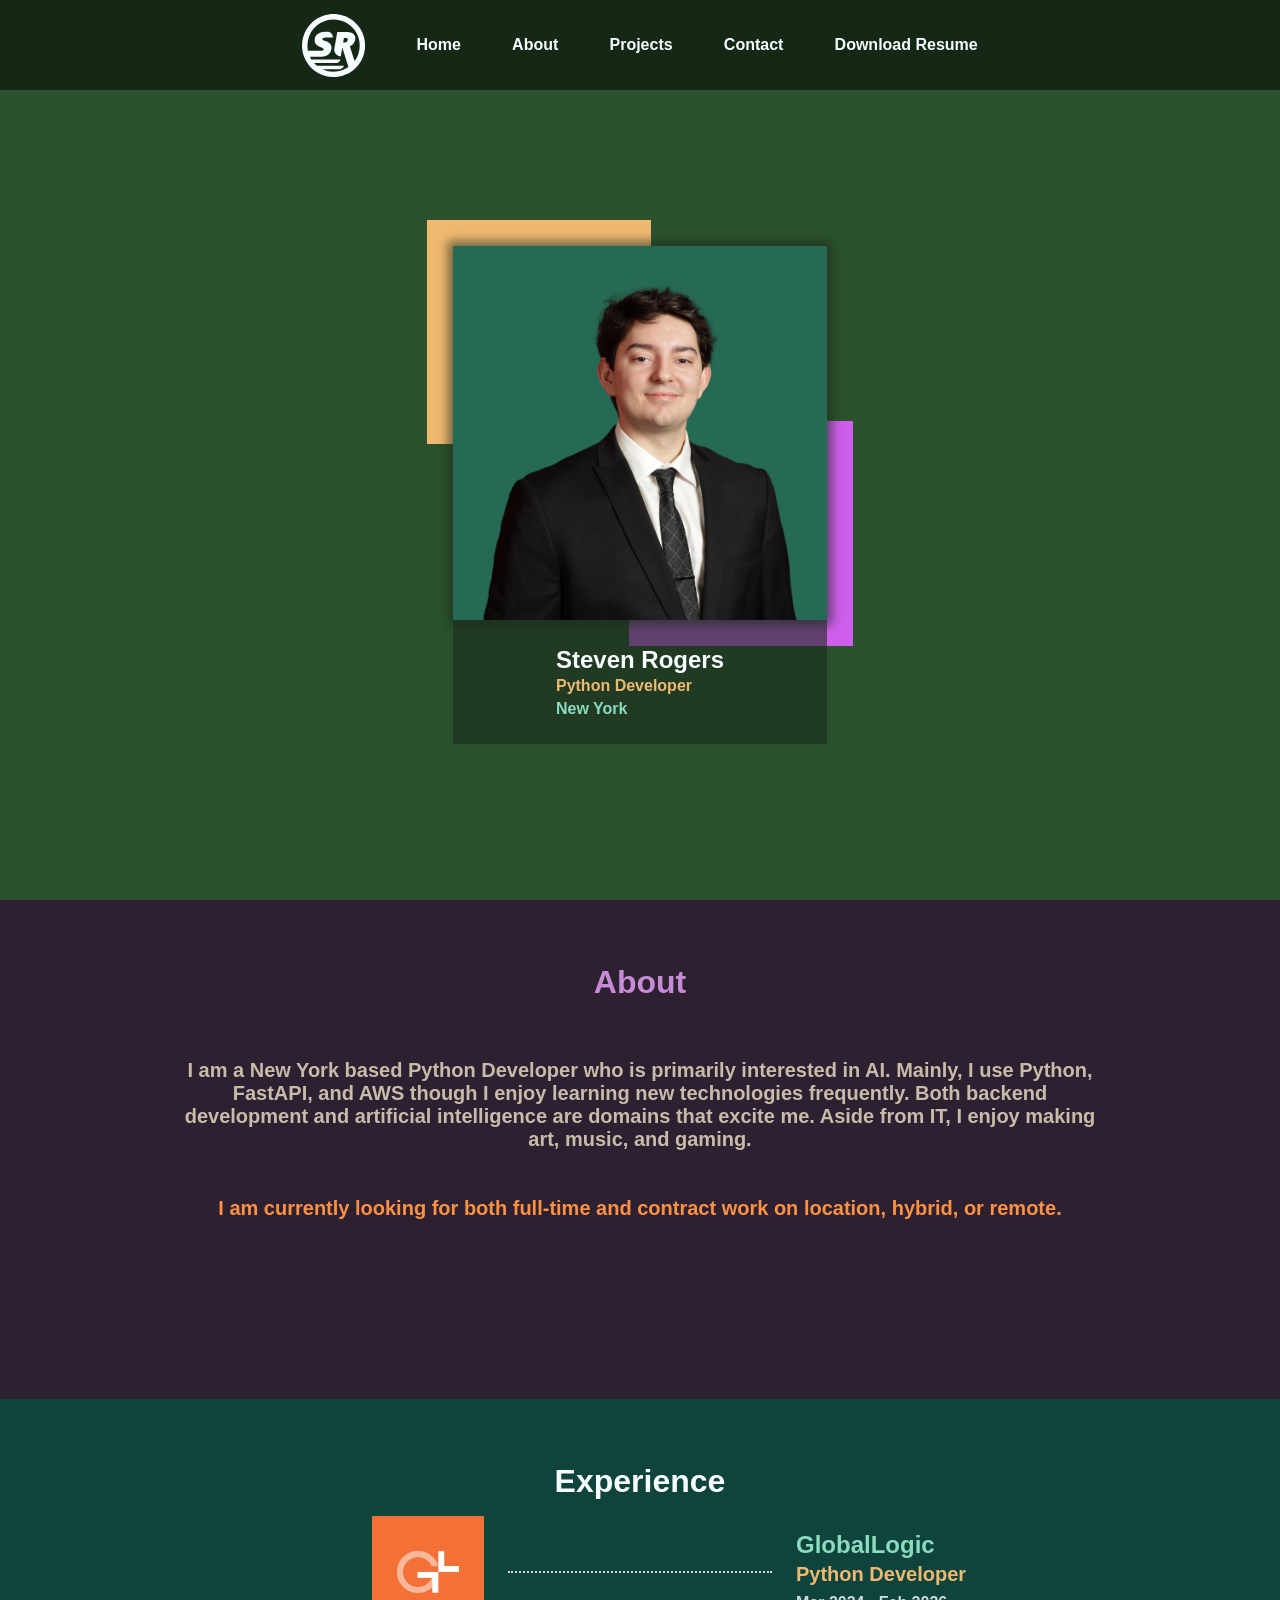
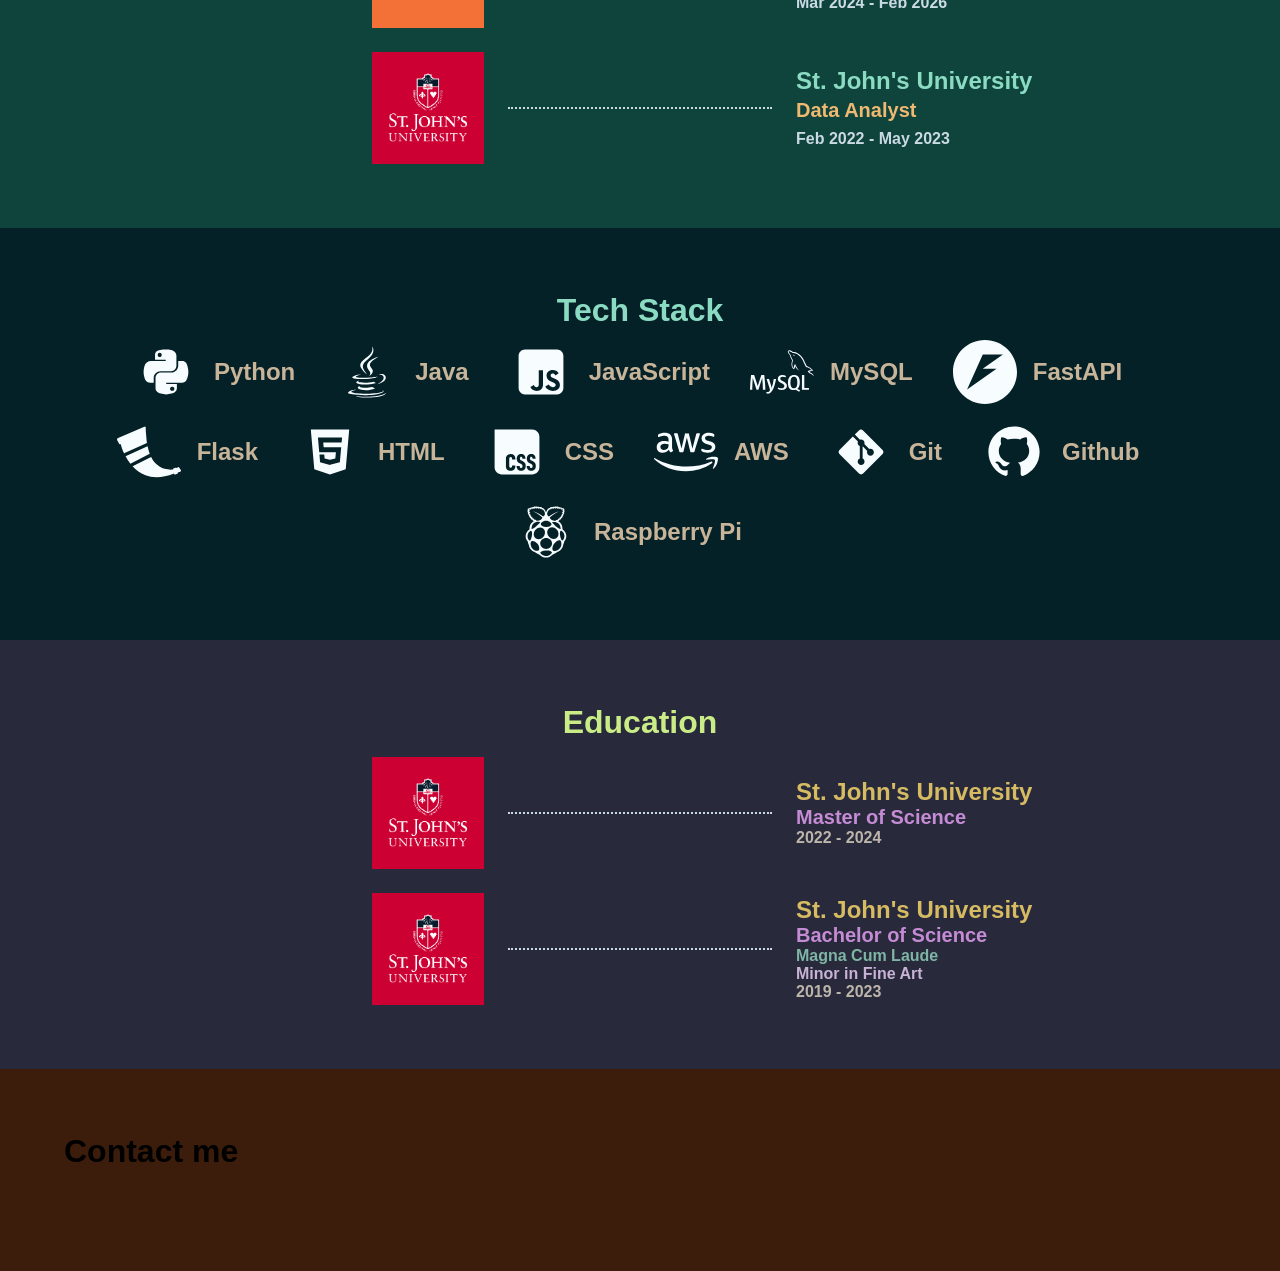
==== index2.html @ 6a435c86 "started styling education section" ====
<!doctype html>
<html lang="en">
  <head>
    <meta charset="UTF-8" />
    <meta name="viewport" content="width=device-width, initial-scale=1.0" />
    <title>Steven Rogers Portfolio</title>
    <link rel="stylesheet" href="style2.css" />
  </head>
  <body>
    <nav>
      <ul class="list" id="nav-list">
        <img class="sr-logo" src="imgs/Slogo_white.svg" alt="SR Logo" />

        <li class="nav-item"><a id="home-link" href="#">Home</a></li>
        <li class="nav-item">
          <a id="about-link" href="#about">About</a>
        </li>
        <li class="nav-item">
          <a id="projects-link" href="#">Projects</a>
        </li>
        <li class="nav-item">
          <a id="contact-link" href="#">Contact</a>
        </li>
        <li class="nav-item">
          <a id="download-resume-link" href="#">Download Resume</a>
        </li>
      </ul>
    </nav>
    <div id="page-format-container">
      <!-- *INTRODUCTION SECTION -->
      <header class="hero">
        <section class="introduction">
          <div class="portrait-and-nameplate-container">
            <div id="portrait-container">
              <img
                class="portrait-img"
                src="imgs/Headshot_AI.png"
                alt="Headshot of Myself"
              />
            </div>
            <div class="personal-info">
              <div class="nameplate">
                <h2 id="name-text">Steven Rogers</h2>
                <p id="title-text">Python Developer</p>
                <p id="location-text">New York</p>
              </div>
            </div>
          </div>
        </section>
      </header>

      <!-- *ABOUT SECTION -->
      <section class="about half-section" id="about">
        <h2 class="section-title" id="about-title">About</h2>
        <div class="about-text">
          <p id="about-paragraph">
            I am a New York based Python Developer who is primarily interested
            in AI. Mainly, I use Python, FastAPI, and AWS though I enjoy
            learning new technologies frequently. Both backend development and
            artificial intelligence are domains that excite me. Aside from IT, I
            enjoy making art, music, and gaming.
          </p>
          <p id="work-statement">
            I am currently looking for both full-time and contract work on
            location, hybrid, or remote.
          </p>
        </div>
      </section>

      <!-- *EXPERIENCE SECTION -->
      <section class="experience half-section">
        <h2 class="section-title" id="experience-title">Experience</h2>

        <div class="work-experience-grid">
          <img
            class="experience-img align-right"
            id="gl-logo"
            src="imgs/globallogicsquare.png"
            alt="GlobalLogic Logo"
          />
          <div class="dash" id="gl-dash"></div>
          <div class="job-details" id="gl-details">
            <h3 class="job-header">GlobalLogic</h3>
            <p class="job-title">Python Developer</p>
            <p class="date">Mar 2024 - Feb 2026</p>
          </div>

          <img
            class="experience-img align-right"
            id="sju-logo"
            src="imgs/stjohnsprofileHD.webp"
            alt="St. John's University Logo"
          />
          <div class="dash" id="sju-dash"></div>
          <div class="job-details" id="sju-details">
            <h3 class="job-header">St. John's University</h3>
            <p class="job-title">Data Analyst</p>
            <p class="date">Feb 2022 - May 2023</p>
          </div>
        </div>
      </section>

      <!-- *TECH STACK SECTION -->
      <section class="tech-stack half-section">
        <h2 class="section-title" id="tech-stack-title">Tech Stack</h2>
        <ul class="list tech-list">
          <li class="technology">
            <img
              class="tech-imgs"
              id="python-logo"
              src="imgs/python-brands-solid-full.svg"
              alt="Python logo"
            />Python
          </li>
          <li class="technology">
            <img
              class="tech-imgs"
              id="java-logo"
              src="imgs/java-brands-solid-full.svg"
              alt="Java Logo"
            />Java
          </li>
          <li class="technology">
            <img
              class="tech-imgs"
              id="javascript-logo"
              src="imgs/square-js-brands-solid-full.svg"
              alt="JavaScript Logo"
            />JavaScript
          </li>
          <li class="technology">
            <img
              class="tech-imgs"
              id="mysql-logo"
              src="imgs/mysql.svg"
              alt="MySQL Logo"
            />MySQL
          </li>
          <li class="technology">
            <img
              class="tech-imgs"
              id="fastapi-logo"
              src="imgs/fastapi.svg"
              alt="FastAPI Logo"
            />FastAPI
          </li>
          <li class="technology">
            <img
              class="tech-imgs"
              id="flask-logo"
              src="imgs/flask.svg"
              alt="Flask Logo"
            />Flask
          </li>
          <li class="technology">
            <img
              class="tech-imgs"
              id="html-logo"
              src="imgs/html5-brands-solid-full.svg"
              alt="HTML5 Logo"
            />HTML
          </li>
          <li class="technology">
            <img
              class="tech-imgs"
              id="css-logo"
              src="imgs/css-brands-solid-full.svg"
              alt="CSS Logo"
            />CSS
          </li>
          <li class="technology">
            <img
              class="tech-imgs"
              id="aws-logo"
              src="imgs/aws-brands-solid-full.svg"
              alt="AWS Logo"
            />AWS
          </li>
          <li class="technology">
            <img
              class="tech-imgs"
              id="git-logo"
              src="imgs/git-alt-brands-solid-full.svg"
              alt="Git Logo"
            />Git
          </li>
          <li class="technology">
            <img
              class="tech-imgs"
              id="github-logo"
              src="imgs/github-brands-solid-full.svg"
              alt="Github Logo"
            />Github
          </li>
          <li class="technology">
            <img
              class="tech-imgs"
              id="raspberry-pi-logo"
              src="imgs/raspberry-pi-brands-solid-full.svg"
              alt="Raspberry Pi Logo"
            />Raspberry Pi
          </li>
        </ul>
      </section>

      <!-- *EDUCATION SECTION -->
      <section class="education half-section">
        <h2 class="section-title" id="education-title">Education</h2>

        <div class="education-grid">
          <img
            class="education-img align-right"
            id="masters-img"
            src="imgs/stjohnsprofileHD.webp"
            alt="St. John's University Logo"
          />
          <div class="education-dash dash" id="masters-dash"></div>
          <div class="education-text" id="masters-text">
            <h3 class="education-header sju-header">St. John's University</h3>
            <p class="education-degree degree-title">Master of Science</p>
            <p class="education-date date">2022 - 2024</p>
          </div>

          <img
            class="education-img align-right"
            id="bachelors-img"
            src="imgs/stjohnsprofileHD.webp"
            alt="St. John's University Logo"
          />
          <div class="education-dash dash" id="bachelors-dash"></div>
          <div class="education-text" id="bachelors-text">
            <h3 class="education-header sju-header">St. John's University</h3>
            <p class="education-degree degree-title">Bachelor of Science</p>
            <p id="magna">Magna Cum Laude</p>
            <p id="minor">Minor in Fine Art</p>
            <p class="education-date date">2019 - 2023</p>
          </div>
        </div>
      </section>
      <!-- !need a contact section -->
      <!-- list github, linkedIn, email, phone number
        create a lambda function that emails me using ses and cloudflare email routing
        where people can email me messages from portfolio -->
      <footer class="quarter-section">
        <section class="contact quarter-section">
          <h2 class="section-title" id="contact-title">Contact me</h2>
        </section>
      </footer>
    </div>
  </body>
</html>
---- style2.css ----
/* start new styling */
* {
  margin: 0;
  padding: 0;
  box-sizing: border-box;
  font-family: Helvetica;
}
body {
  background-color: #152816;
  font-weight: bold;
}

section {
  /* display: flex; */
  padding: 5% 5%;
  min-height: 90dvh;
  z-index: 0;
  /* margin-bottom: 10%; */
}

section.half-section {
  min-height: 45dvh;
}

section.quarter-section {
  min-height: 22.5dvh;
}

/* footer {
  height: 25vh;
} */

img {
  pointer-events: none;
  user-select: none;
}

.list {
  list-style: none;
  padding: 1% 0;
}

.section-title {
  font-size: 2em;
  font-weight: 900;
  /* justify-content: center; */
}

.hero {
  height: 90dvh;

  display: flex;
  flex-direction: column;
}

#page-format-container {
  margin-left: auto;
  margin-right: auto;
  margin-top: 10vh;
  display: grid;
  grid-template-columns: minmax(320px, 1fr);
  grid-auto-rows: minmax(100px, auto);

  /* ! should leave this commented out to promote mobile-first development
  but can uncomment to show desktop format */
  /* width: 85vw; */
}

nav {
  position: fixed;
  top: 0;
  left: 0;
  right: 0;
  margin: auto;
  display: flex;
  flex-shrink: 0;
  flex-grow: 1;

  /* !should leave this commented out to promote mobile-first development
  but can uncomment to show desktop format */
  /* width: 85vw; */
  height: 10dvh;

  /* font-size: clamp(0.7rem, 2vw, 1.5rem); */

  /* padding: 2%; */
  background-color: #152816;
  z-index: 1000;
}

.sr-logo {
  display: flex;
  flex-shrink: 1;
  /* flex-grow: 1; */
  /* aspect-ratio: 1/1; */
  max-height: 7dvh;
}

#nav-list {
  display: flex;
  flex-grow: 1;
  flex-shrink: 1;
  justify-content: center;
  align-items: center;
  /* width: 85vw; */

  gap: 4%;
}

.nav-item {
  /* flex-shrink: 0; */
}

.nav-item a {
  text-decoration: none;
}
.nav-item a:link,
.nav-item a:visited {
  color: #f7fcff;
}

.nav-item a:hover {
  color: #f0b971;
}

.nav-item a:active {
  color: #ce5fec;
}

.introduction {
  display: flex;
  flex-shrink: 1;
  flex-direction: column;
  margin: auto 0;
  justify-content: center;
  align-items: center;

  padding: 10%;
  position: relative;
  min-height: 0;
  height: 100%;
  background-color: #2b522d;
  /* overflow: hidden; */
  z-index: 0;
}

.portrait-and-nameplate-container {
  display: flex;
  flex-direction: column;
  max-width: 90%;
  max-height: 90%;
}

#portrait-container {
  position: relative;
  display: flex;
  flex-direction: column;
  justify-content: flex-end;
  align-items: center;
  height: 75%;
  /* width: 100%; */
  /* min-width: none; */
  /* max-width: 50%; */
  aspect-ratio: 1/1;
  background-color: #266a56;
  box-shadow: 0px 0px 10px 5px #1b2c1c99;
  /* margin-bottom: 10%; */
  /* width: min(50vw, 60vh); */
  /* z-index: 2; */
}

#portrait-container::before {
  content: "";
  position: absolute;
  top: -7%;
  left: -7%;
  background-color: #f0b971;
  height: auto;
  width: 60%;
  aspect-ratio: 1/1;
  z-index: -1;
}

#portrait-container::after {
  content: "";
  position: absolute;
  bottom: -7%;
  right: -7%;
  background-color: #ce5fec;
  height: auto;
  width: 60%;
  aspect-ratio: 1/1;
  z-index: -1;
}

.portrait-img {
  position: relative;
  max-height: 90%;
  max-width: 90%;
  /* z-index: 999; */
}

.personal-info {
  position: relative;
  display: flex;
  justify-content: center;
  align-items: center;
  /* min-width: none; */
  max-width: 100%;
  height: 25%;
  background-color: #1b2c1c99;
  padding: 10px 15px;
  flex-shrink: 1;
  /* z-index: 1; */
}

.nameplate {
}

#name-text {
  font-size: clamp(none, 2rem, 4rem);
  /* text-wrap: nowrap; */
  color: #f7fcff;
  left: 0;
  /* might not work in every browser */
}

#title-text {
  /* display: inline; */
  font-size: clamp(none, 1.5rem, 2rem);
  /* text-wrap: nowrap; */
  margin-top: 2%;
  color: #f0b971;
}

#location-text {
  /* text-wrap: nowrap; */
  font-size: clamp(none, 1.25rem, 1.5rem);
  margin-top: 3%;
  color: #8bdbc3;
}

/* About Styling */
.about {
  display: flex;
  flex-direction: column;
  /* gap: 2%; */
  align-items: center;
  background-color: #2d2030;
}

#about {
  scroll-margin-top: 10vh;
}

#about-title {
  color: #c58bd5;
}

.about-text {
  display: flex;
  flex-direction: column;
  justify-content: space-around;
  padding: 5% 10% 10% 10%;
  text-align: center;
  color: #c9bbaa;
  /* background-color: #042128; */
  font-size: 1.25rem;
  height: 100%;
}

#about-paragraph {
  margin-bottom: 5%;
}

#work-statement {
  color: #fe9143;
}

/* Experience styling */

.experience {
  display: flex;
  flex-direction: column;
  gap: 1rem;
  justify-content: space-between;
  background-color: #0e443b;
  color: #8bdbc3;
}

#experience-title {
  /* justify-self: center;   */
  margin: 0 auto;
  /* margin-left: 15%; */
  color: #f7fcff;
  /* grid-row: 1;
  grid-column: 1 / -1; */
}

.work-experience-grid {
  display: grid;
  grid-template-columns: 2fr 1fr 2fr 2fr 1fr;
  grid-template-rows: 1fr 1fr;
  width: 100%;
  height: 100%;
  align-items: center;
  gap: 1.5rem;
}

.align-right {
  justify-self: right;
}

.job-entry {
  display: flex;
  align-items: center;
  width: fit-content;
}

.experience-img {
  max-width: 7rem;
  min-width: none;
  aspect-ratio: 1/1;
}

#gl-logo.experience-img {
  grid-column: 2;
  grid-row: 1;
}

#sju-logo.experience-img {
  grid-column: 2;
  grid-row: 2;
}

.job-details {
  /* width:; */
}

#gl-details.job-details {
  grid-column: 4;
  grid-row: 1;
}

#sju-details.job-details {
  grid-column: 4;
  grid-row: 2;
}

.dash {
  background-color: none;
  height: 0.1rem;
  border-bottom: 0.15em dotted #cad9e3;
}

#gl-dash.dash {
  grid-column: 3;
  grid-row: 1;
}

#sju-dash.dash {
  grid-column: 3;
  grid-row: 2;
}

.job-header {
  /* text-wrap: nowrap; */
  font-size: 1.5rem;
}

.job-title {
  /* text-wrap: nowrap; */
  font-size: 1.25rem;
  color: #f0b971;
  margin-top: 0.25rem;
}

.job-details .date {
  font-size: 1rem;
  /* text-wrap: nowrap; */
  margin-top: 0.5rem;
  color: #cad9e3;
}

/* Technologies Styling */
/* need a better standardized naming convention */

.tech-stack {
  background-color: #042128;
  display: flex;
  flex-direction: column;
  align-items: center;
  justify-content: space-around;
}

#tech-stack-title {
  color: #8bdbc3;
}

.tech-imgs {
  aspect-ratio: 1/1;
  width: 5vw;
  margin-right: 1rem;
}

.black-logo {
  /* changes the color of the svgs that are black */
  filter: invert(91%) sepia(26%) saturate(484%) hue-rotate(185deg)
    brightness(106%) contrast(103%);
}

.black-logo.tech-imgs {
  padding: 4%;
}

.tech-list {
  display: flex;
  justify-content: center;
  align-content: center;
  gap: 1rem;
  flex-grow: 1;
  flex-wrap: wrap;
  max-height: 50vh;
  font-size: 1.5rem;

  color: #c8b599;
}

.technology {
  display: flex;
  justify-content: space-around;
  align-items: center;
  /* gap: 1rem; */
  margin-right: 1.5rem;
  font-weight: bold;
}

/* Education Styling */
.education {
  display: flex;
  flex-direction: column;
  gap: 1rem;
  justify-content: space-between;
  color: #efe1ce;
  background-color: #282a3c;
}

#education-title {
  margin: 0 auto;
  color: #caec86;
}

.education-grid {
  display: grid;
  grid-template-columns: 2fr 1fr 2fr 2fr 1fr;
  grid-template-rows: 1fr 1fr;
  width: 100%;
  height: 100%;
  align-items: center;
  gap: 1.5rem;
}

.education-img {
  max-width: 7rem;
  min-width: none;
  aspect-ratio: 1/1;
}

.education-text {
  color: #d6bb63;
}

.education-header {
  font-size: 1.5rem;
}

.education-degree {
  font-size: 1.25rem;
  color: #c58bd5;
}

.education-date {
  font-size: 1rem;
  color: #bdb4aa;
}

#magna {
  color: #7fb5a4;
}

#minor {
  color: #c8b2d5;
}

#masters-img.education-img {
  grid-column: 2;
  grid-row: 1;
}

#masters-dash {
  grid-column: 3;
  grid-row: 1;
}

#masters-text {
  grid-column: 4;
  grid-row: 1;
}

#bachelors-img.education-img {
  grid-column: 2;
  grid-row: 2;
}

#bachelors-dash {
  grid-column: 3;
  grid-row: 2;
}

#bachelors-text {
  grid-column: 4;
  grid-row: 2;
}

/* Contact Styling */

.contact {
  background-color: #3c1d0c;
}

@media {
}

/* color pallette

background green                        #152816
introduction background green           #2b522d
styling square green                    #266a56
orange                                  #f0b971
white                                   #f7fcff
soft white                              #cad9e3
experience background                   #0e443b
tech stack background                   #042128
 



*/
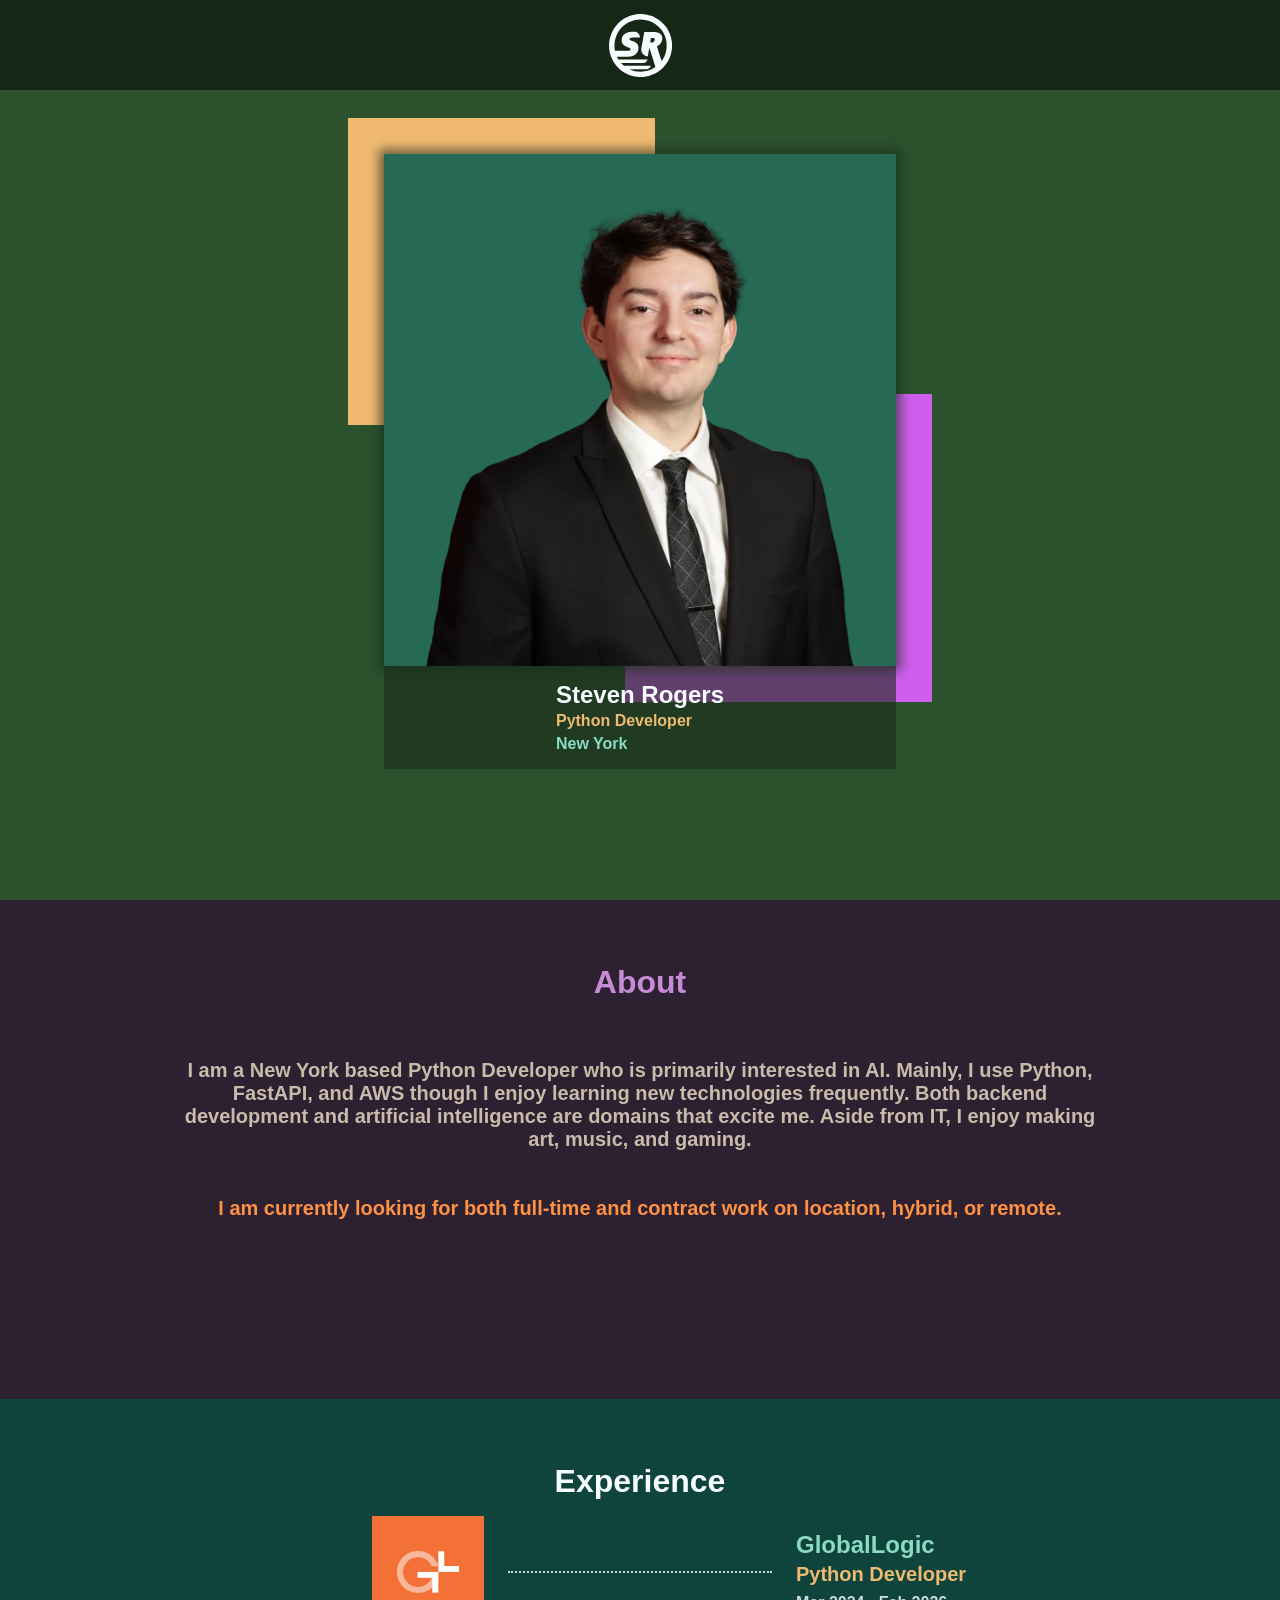
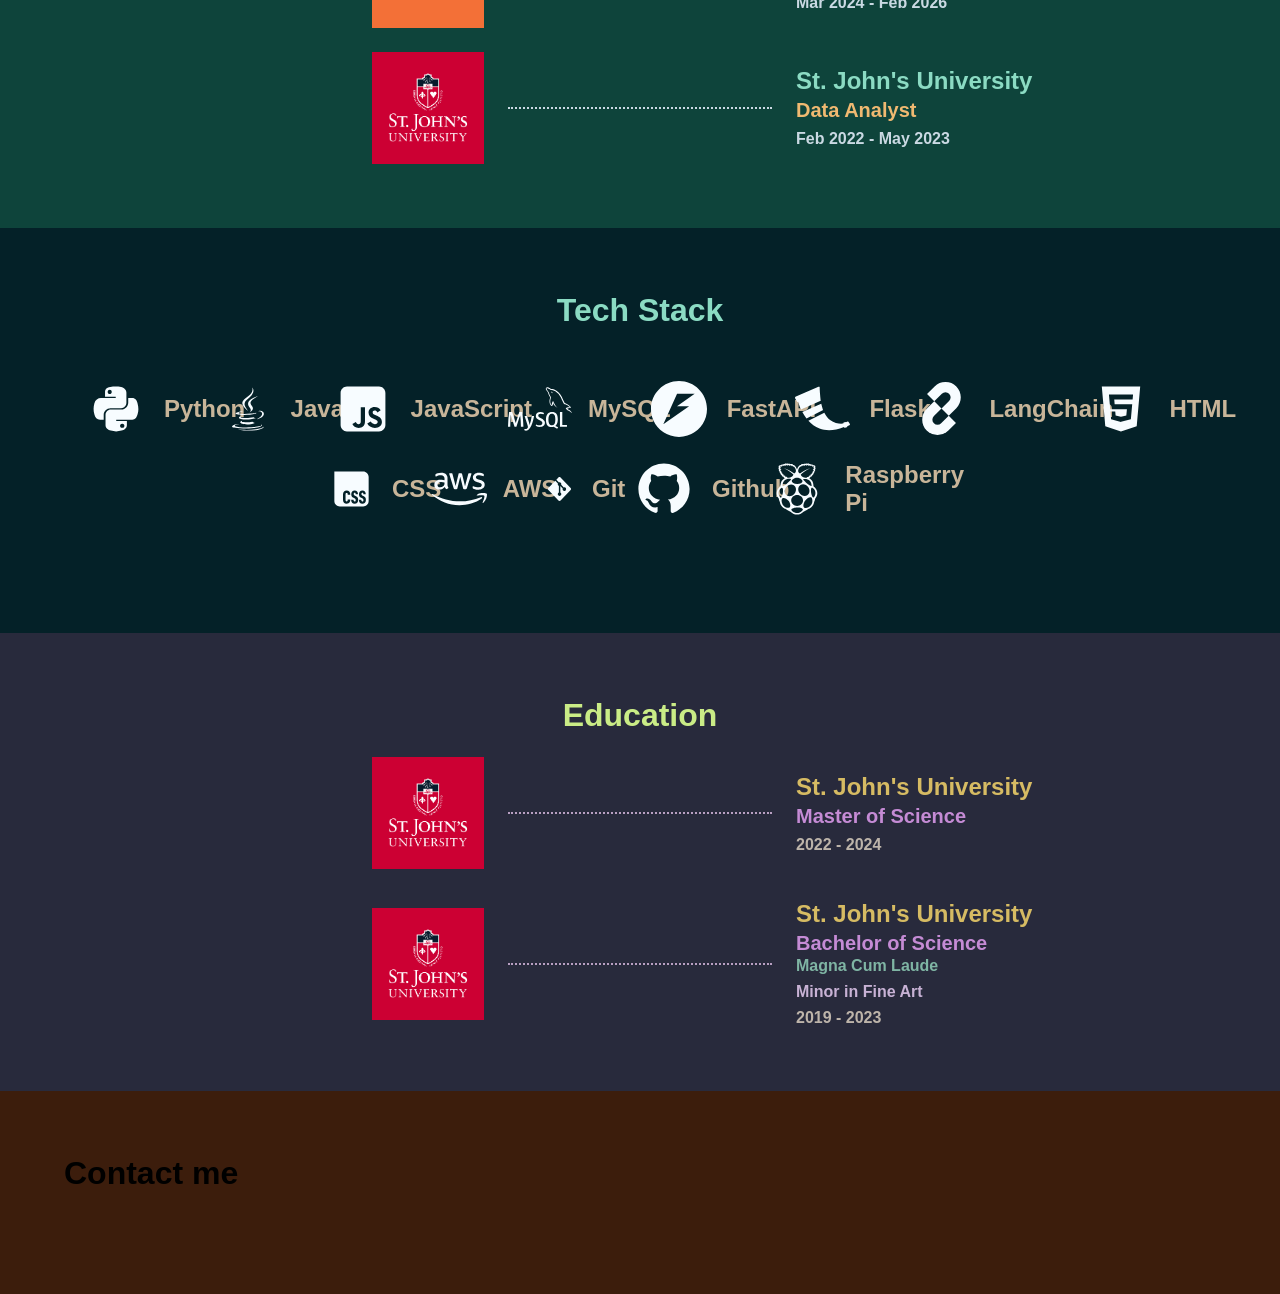
==== commit 8be20edf: "updated navbar without functionality, optimized image size and loading, added langchain, reduced sit" ====
--- a/index2.html
+++ b/index2.html
@@ -8,7 +8,23 @@
   </head>
   <body>
     <nav>
-      <ul class="list" id="nav-list">
+      <button class="bars-button">
+        <img
+          loading="eager"
+          class="bars"
+          src="imgs/bars-solid-full.svg"
+          alt="Menu Bars"
+        />
+      </button>
+
+      <img
+        loading="eager"
+        class="sr-logo"
+        src="imgs/Slogo_white.svg"
+        alt="SR Logo"
+      />
+
+      <!-- <ul class="list" id="nav-list">
         <img class="sr-logo" src="imgs/Slogo_white.svg" alt="SR Logo" />
 
         <li class="nav-item"><a id="home-link" href="#">Home</a></li>
@@ -24,7 +40,7 @@
         <li class="nav-item">
           <a id="download-resume-link" href="#">Download Resume</a>
         </li>
-      </ul>
+      </ul> -->
     </nav>
     <div id="page-format-container">
       <!-- *INTRODUCTION SECTION -->
@@ -33,8 +49,9 @@
           <div class="portrait-and-nameplate-container">
             <div id="portrait-container">
               <img
+                loading="eager"
                 class="portrait-img"
-                src="imgs/Headshot_AI.png"
+                src="imgs/Headshot_AI_reduced_size.webp"
                 alt="Headshot of Myself"
               />
             </div>
@@ -73,6 +90,7 @@
 
         <div class="work-experience-grid">
           <img
+            loading="lazy"
             class="experience-img align-right"
             id="gl-logo"
             src="imgs/globallogicsquare.png"
@@ -86,6 +104,7 @@
           </div>
 
           <img
+            loading="lazy"
             class="experience-img align-right"
             id="sju-logo"
             src="imgs/stjohnsprofileHD.webp"
@@ -106,6 +125,7 @@
         <ul class="list tech-list">
           <li class="technology">
             <img
+              loading="lazy"
               class="tech-imgs"
               id="python-logo"
               src="imgs/python-brands-solid-full.svg"
@@ -114,6 +134,7 @@
           </li>
           <li class="technology">
             <img
+              loading="lazy"
               class="tech-imgs"
               id="java-logo"
               src="imgs/java-brands-solid-full.svg"
@@ -122,6 +143,7 @@
           </li>
           <li class="technology">
             <img
+              loading="lazy"
               class="tech-imgs"
               id="javascript-logo"
               src="imgs/square-js-brands-solid-full.svg"
@@ -130,6 +152,7 @@
           </li>
           <li class="technology">
             <img
+              loading="lazy"
               class="tech-imgs"
               id="mysql-logo"
               src="imgs/mysql.svg"
@@ -138,7 +161,8 @@
           </li>
           <li class="technology">
             <img
-              class="tech-imgs"
+              loading="lazy"
+              class="tech-imgs simple-icons"
               id="fastapi-logo"
               src="imgs/fastapi.svg"
               alt="FastAPI Logo"
@@ -146,7 +170,8 @@
           </li>
           <li class="technology">
             <img
-              class="tech-imgs"
+              loading="lazy"
+              class="tech-imgs simple-icons"
               id="flask-logo"
               src="imgs/flask.svg"
               alt="Flask Logo"
@@ -154,6 +179,16 @@
           </li>
           <li class="technology">
             <img
+              loading="lazy"
+              class="tech-imgs simple-icons"
+              id="langchain-logo"
+              src="imgs/langchain.svg"
+              alt="LangChain Logo"
+            />LangChain
+          </li>
+          <li class="technology">
+            <img
+              loading="lazy"
               class="tech-imgs"
               id="html-logo"
               src="imgs/html5-brands-solid-full.svg"
@@ -162,6 +197,7 @@
           </li>
           <li class="technology">
             <img
+              loading="lazy"
               class="tech-imgs"
               id="css-logo"
               src="imgs/css-brands-solid-full.svg"
@@ -170,6 +206,7 @@
           </li>
           <li class="technology">
             <img
+              loading="lazy"
               class="tech-imgs"
               id="aws-logo"
               src="imgs/aws-brands-solid-full.svg"
@@ -178,6 +215,7 @@
           </li>
           <li class="technology">
             <img
+              loading="lazy"
               class="tech-imgs"
               id="git-logo"
               src="imgs/git-alt-brands-solid-full.svg"
@@ -186,6 +224,7 @@
           </li>
           <li class="technology">
             <img
+              loading="lazy"
               class="tech-imgs"
               id="github-logo"
               src="imgs/github-brands-solid-full.svg"
@@ -194,6 +233,7 @@
           </li>
           <li class="technology">
             <img
+              loading="lazy"
               class="tech-imgs"
               id="raspberry-pi-logo"
               src="imgs/raspberry-pi-brands-solid-full.svg"
@@ -209,6 +249,7 @@
 
         <div class="education-grid">
           <img
+            loading="lazy"
             class="education-img align-right"
             id="masters-img"
             src="imgs/stjohnsprofileHD.webp"
@@ -222,6 +263,7 @@
           </div>
 
           <img
+            loading="lazy"
             class="education-img align-right"
             id="bachelors-img"
             src="imgs/stjohnsprofileHD.webp"
--- a/style2.css
+++ b/style2.css
@@ -58,7 +58,8 @@
   margin-right: auto;
   margin-top: 10vh;
   display: grid;
-  grid-template-columns: minmax(320px, 1fr);
+  min-width: none;
+  grid-template-columns: minmax(300px, 1fr);
   grid-auto-rows: minmax(100px, auto);
 
   /* ! should leave this commented out to promote mobile-first development
@@ -73,6 +74,8 @@
   right: 0;
   margin: auto;
   display: flex;
+  justify-content: center;
+  align-items: center;
   flex-shrink: 0;
   flex-grow: 1;
 
@@ -93,7 +96,26 @@
   flex-shrink: 1;
   /* flex-grow: 1; */
   /* aspect-ratio: 1/1; */
+  pointer-events: all;
   max-height: 7dvh;
+}
+
+.bars {
+}
+
+.bars-button {
+  position: fixed;
+  left: 5%;
+  display: flex;
+  flex-shrink: 1;
+  flex-grow: 1;
+  height: 5dvh;
+  background: none;
+  border: none;
+}
+
+.bars-button:hover .bars {
+  background-color: purple;
 }
 
 #nav-list {
@@ -135,7 +157,7 @@
   justify-content: center;
   align-items: center;
 
-  padding: 10%;
+  padding: 2%;
   position: relative;
   min-height: 0;
   height: 100%;
@@ -157,7 +179,7 @@
   flex-direction: column;
   justify-content: flex-end;
   align-items: center;
-  height: 75%;
+  max-height: 75%;
   /* width: 100%; */
   /* min-width: none; */
   /* max-width: 50%; */
@@ -207,9 +229,9 @@
   align-items: center;
   /* min-width: none; */
   max-width: 100%;
-  height: 25%;
+  max-height: 25%;
   background-color: #1b2c1c99;
-  padding: 10px 15px;
+  padding: 3% 5%;
   flex-shrink: 1;
   /* z-index: 1; */
 }
@@ -266,7 +288,7 @@
   color: #c9bbaa;
   /* background-color: #042128; */
   font-size: 1.25rem;
-  height: 100%;
+  max-height: 100%;
 }
 
 #about-paragraph {
@@ -299,22 +321,18 @@
 
 .work-experience-grid {
   display: grid;
-  grid-template-columns: 2fr 1fr 2fr 2fr 1fr;
+  grid-template-columns:
+    minmax(0, 2fr) 1fr minmax(0, 2fr) 2fr
+    minmax(0, 1fr);
   grid-template-rows: 1fr 1fr;
-  width: 100%;
-  height: 100%;
+  max-width: 100%;
+  max-height: 100%;
   align-items: center;
   gap: 1.5rem;
 }
 
 .align-right {
   justify-self: right;
-}
-
-.job-entry {
-  display: flex;
-  align-items: center;
-  width: fit-content;
 }
 
 .experience-img {
@@ -348,9 +366,13 @@
 }
 
 .dash {
+  /* font-size: 0; */
+  /* line-height: 0; */
   background-color: none;
-  height: 0.1rem;
+  max-height: 0.1rem;
   border-bottom: 0.15em dotted #cad9e3;
+  max-width: 100%;
+  min-width: none;
 }
 
 #gl-dash.dash {
@@ -399,7 +421,7 @@
 
 .tech-imgs {
   aspect-ratio: 1/1;
-  width: 5vw;
+  max-width: 5vw;
   margin-right: 1rem;
 }
 
@@ -409,7 +431,7 @@
     brightness(106%) contrast(103%);
 }
 
-.black-logo.tech-imgs {
+.simple-icons.tech-imgs {
   padding: 4%;
 }
 
@@ -452,10 +474,12 @@
 
 .education-grid {
   display: grid;
-  grid-template-columns: 2fr 1fr 2fr 2fr 1fr;
+  grid-template-columns:
+    minmax(0, 2fr) 1fr minmax(0, 2fr) 2fr
+    minmax(0, 1fr);
   grid-template-rows: 1fr 1fr;
-  width: 100%;
-  height: 100%;
+  max-width: 100%;
+  max-height: 100%;
   align-items: center;
   gap: 1.5rem;
 }
@@ -470,25 +494,34 @@
   color: #d6bb63;
 }
 
+.education-dash {
+  flex-shrink: 1;
+  border-color: #b89fc2;
+}
+
 .education-header {
   font-size: 1.5rem;
 }
 
 .education-degree {
   font-size: 1.25rem;
+  margin-top: 0.25rem;
   color: #c58bd5;
 }
 
 .education-date {
   font-size: 1rem;
+  margin-top: 0.5rem;
   color: #bdb4aa;
 }
 
 #magna {
   color: #7fb5a4;
+  margin-top: 0.1rem;
 }
 
 #minor {
+  margin-top: 0.5rem;
   color: #c8b2d5;
 }
 
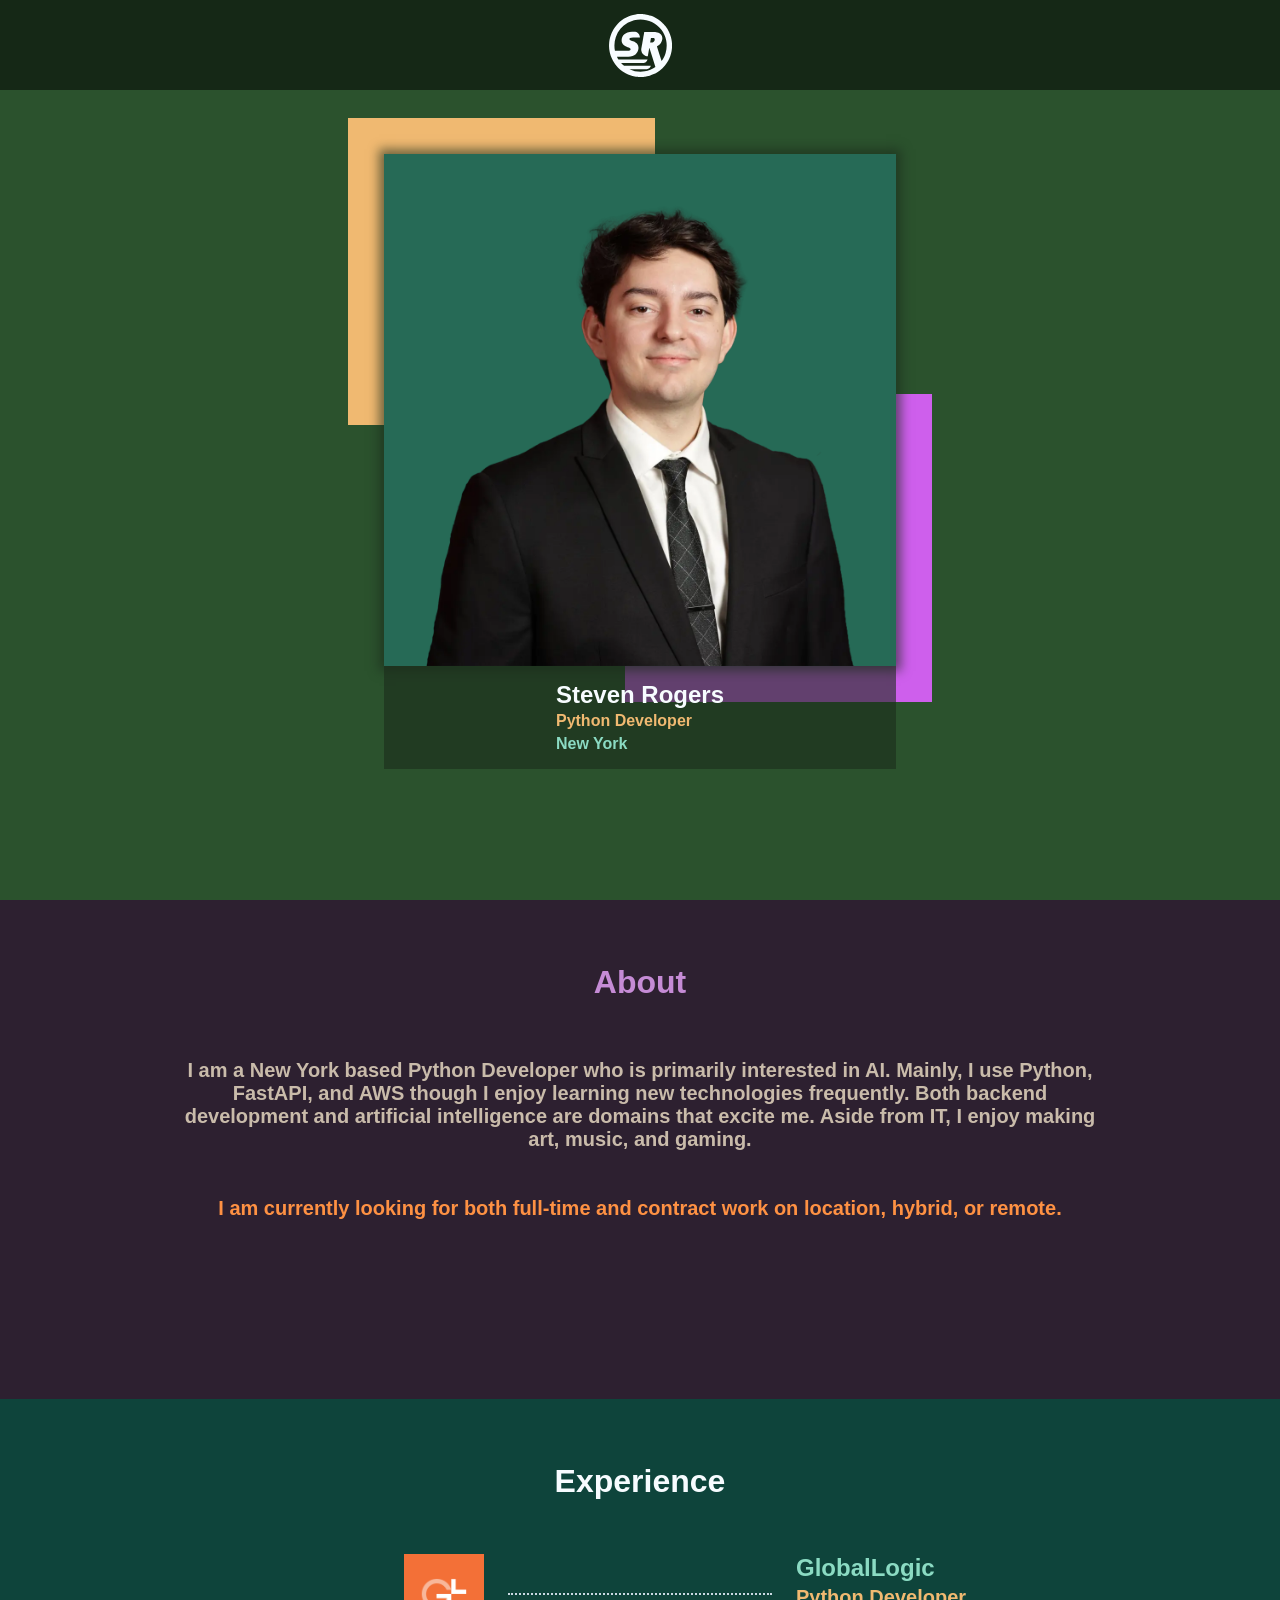
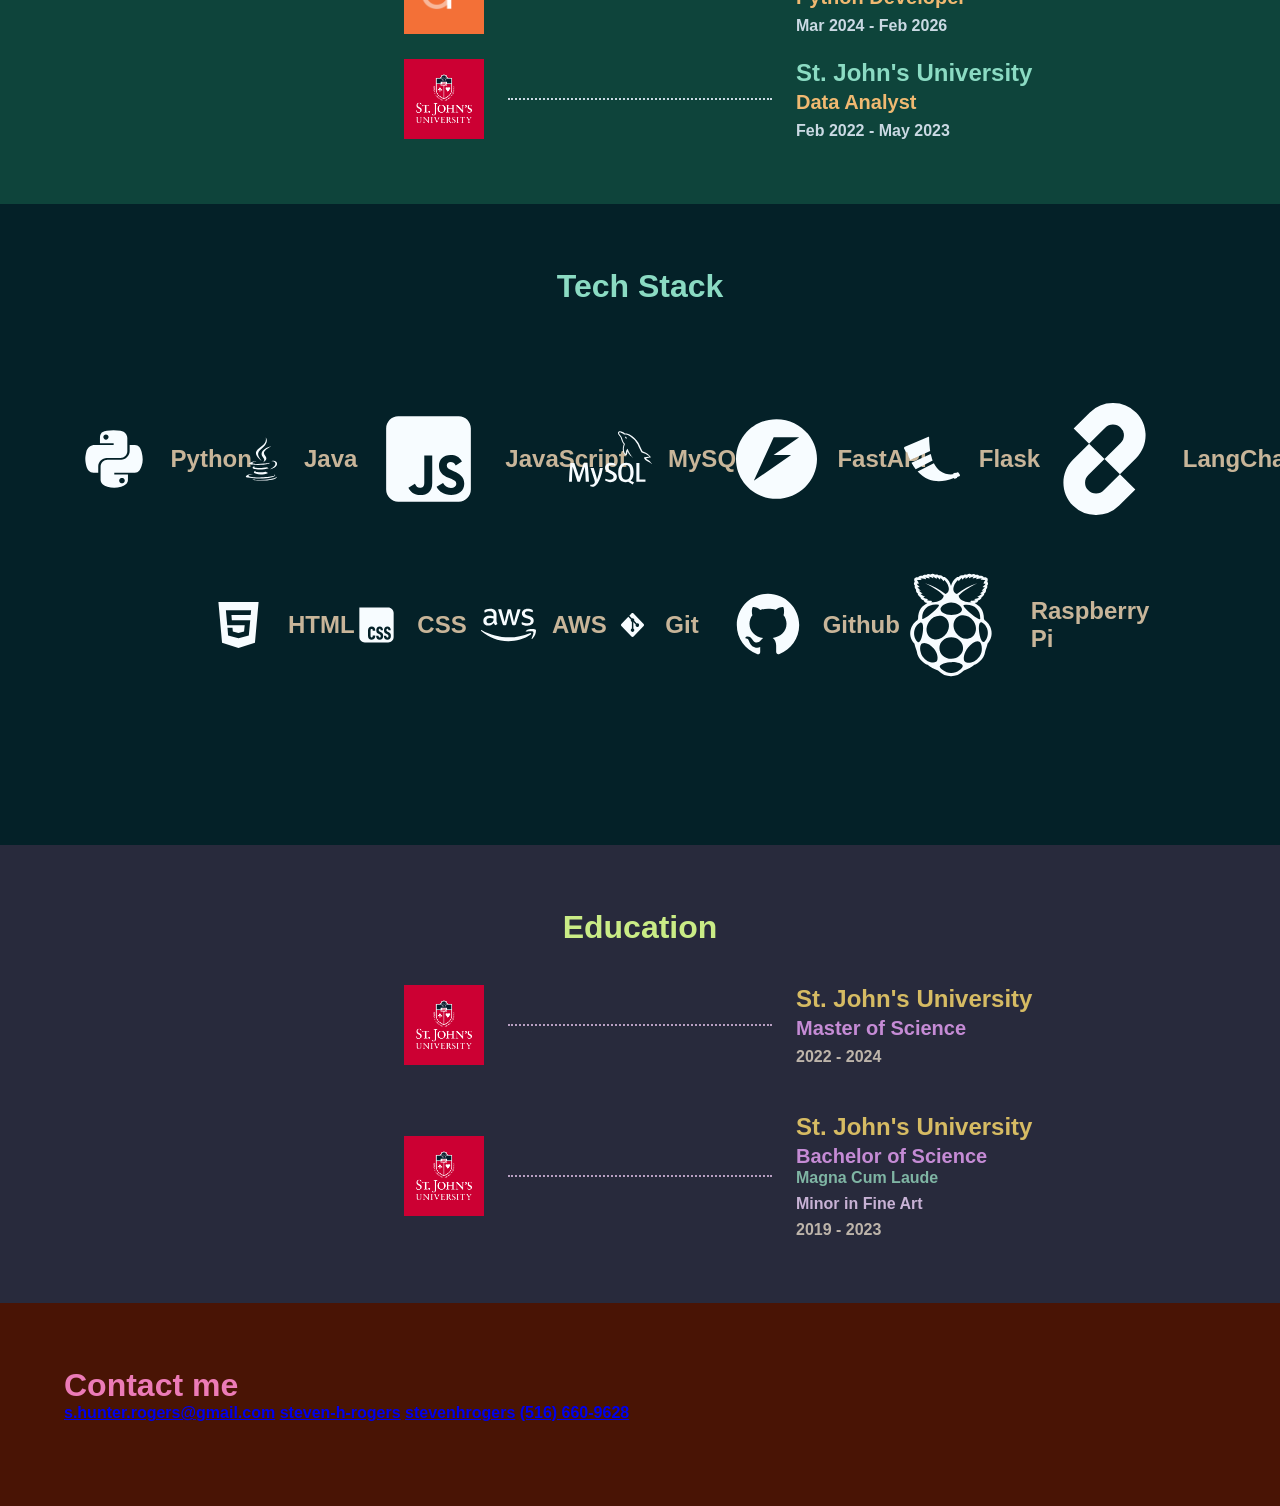
==== commit f3b63b81: "added contact links" ====
--- a/index2.html
+++ b/index2.html
@@ -12,7 +12,7 @@
         <img
           loading="eager"
           class="bars"
-          src="imgs/bars-solid-full.svg"
+          src="imgs/ui_symbols/bars-solid-full.svg"
           alt="Menu Bars"
         />
       </button>
@@ -20,7 +20,7 @@
       <img
         loading="eager"
         class="sr-logo"
-        src="imgs/Slogo_white.svg"
+        src="imgs/personal_imgs/Slogo_white.svg"
         alt="SR Logo"
       />
 
@@ -51,7 +51,7 @@
               <img
                 loading="eager"
                 class="portrait-img"
-                src="imgs/Headshot_AI_reduced_size.webp"
+                src="imgs/personal_imgs/Headshot_AI_reduced_size.webp"
                 alt="Headshot of Myself"
               />
             </div>
@@ -89,11 +89,12 @@
         <h2 class="section-title" id="experience-title">Experience</h2>
 
         <div class="work-experience-grid">
+          <!-- convert this to a webp with same dimensions as the other one -->
           <img
             loading="lazy"
             class="experience-img align-right"
             id="gl-logo"
-            src="imgs/globallogicsquare.png"
+            src="imgs/work_logos/globallogicsquare.png"
             alt="GlobalLogic Logo"
           />
           <div class="dash" id="gl-dash"></div>
@@ -107,7 +108,7 @@
             loading="lazy"
             class="experience-img align-right"
             id="sju-logo"
-            src="imgs/stjohnsprofileHD.webp"
+            src="imgs/work_logos/stjohnsprofileHD.webp"
             alt="St. John's University Logo"
           />
           <div class="dash" id="sju-dash"></div>
@@ -128,7 +129,7 @@
               loading="lazy"
               class="tech-imgs"
               id="python-logo"
-              src="imgs/python-brands-solid-full.svg"
+              src="imgs/tech_logos/python-brands-solid-full.svg"
               alt="Python logo"
             />Python
           </li>
@@ -137,7 +138,7 @@
               loading="lazy"
               class="tech-imgs"
               id="java-logo"
-              src="imgs/java-brands-solid-full.svg"
+              src="imgs/tech_logos/java-brands-solid-full.svg"
               alt="Java Logo"
             />Java
           </li>
@@ -146,7 +147,7 @@
               loading="lazy"
               class="tech-imgs"
               id="javascript-logo"
-              src="imgs/square-js-brands-solid-full.svg"
+              src="imgs/tech_logos/square-js-brands-solid-full.svg"
               alt="JavaScript Logo"
             />JavaScript
           </li>
@@ -155,7 +156,7 @@
               loading="lazy"
               class="tech-imgs"
               id="mysql-logo"
-              src="imgs/mysql.svg"
+              src="imgs/tech_logos/mysql.svg"
               alt="MySQL Logo"
             />MySQL
           </li>
@@ -164,7 +165,7 @@
               loading="lazy"
               class="tech-imgs simple-icons"
               id="fastapi-logo"
-              src="imgs/fastapi.svg"
+              src="imgs/tech_logos/fastapi.svg"
               alt="FastAPI Logo"
             />FastAPI
           </li>
@@ -173,7 +174,7 @@
               loading="lazy"
               class="tech-imgs simple-icons"
               id="flask-logo"
-              src="imgs/flask.svg"
+              src="imgs/tech_logos/flask.svg"
               alt="Flask Logo"
             />Flask
           </li>
@@ -182,7 +183,7 @@
               loading="lazy"
               class="tech-imgs simple-icons"
               id="langchain-logo"
-              src="imgs/langchain.svg"
+              src="imgs/tech_logos/langchain.svg"
               alt="LangChain Logo"
             />LangChain
           </li>
@@ -191,7 +192,7 @@
               loading="lazy"
               class="tech-imgs"
               id="html-logo"
-              src="imgs/html5-brands-solid-full.svg"
+              src="imgs/tech_logos/html5-brands-solid-full.svg"
               alt="HTML5 Logo"
             />HTML
           </li>
@@ -200,7 +201,7 @@
               loading="lazy"
               class="tech-imgs"
               id="css-logo"
-              src="imgs/css-brands-solid-full.svg"
+              src="imgs/tech_logos/css-brands-solid-full.svg"
               alt="CSS Logo"
             />CSS
           </li>
@@ -209,7 +210,7 @@
               loading="lazy"
               class="tech-imgs"
               id="aws-logo"
-              src="imgs/aws-brands-solid-full.svg"
+              src="imgs/tech_logos/aws-brands-solid-full.svg"
               alt="AWS Logo"
             />AWS
           </li>
@@ -218,7 +219,7 @@
               loading="lazy"
               class="tech-imgs"
               id="git-logo"
-              src="imgs/git-alt-brands-solid-full.svg"
+              src="imgs/tech_logos/git-alt-brands-solid-full.svg"
               alt="Git Logo"
             />Git
           </li>
@@ -227,7 +228,7 @@
               loading="lazy"
               class="tech-imgs"
               id="github-logo"
-              src="imgs/github-brands-solid-full.svg"
+              src="imgs/tech_logos/github-brands-solid-full.svg"
               alt="Github Logo"
             />Github
           </li>
@@ -236,7 +237,7 @@
               loading="lazy"
               class="tech-imgs"
               id="raspberry-pi-logo"
-              src="imgs/raspberry-pi-brands-solid-full.svg"
+              src="imgs/tech_logos/raspberry-pi-brands-solid-full.svg"
               alt="Raspberry Pi Logo"
             />Raspberry Pi
           </li>
@@ -252,7 +253,7 @@
             loading="lazy"
             class="education-img align-right"
             id="masters-img"
-            src="imgs/stjohnsprofileHD.webp"
+            src="imgs/education_logos/stjohnsprofileHD.webp"
             alt="St. John's University Logo"
           />
           <div class="education-dash dash" id="masters-dash"></div>
@@ -266,7 +267,7 @@
             loading="lazy"
             class="education-img align-right"
             id="bachelors-img"
-            src="imgs/stjohnsprofileHD.webp"
+            src="imgs/education_logos/stjohnsprofileHD.webp"
             alt="St. John's University Logo"
           />
           <div class="education-dash dash" id="bachelors-dash"></div>
@@ -284,8 +285,33 @@
         create a lambda function that emails me using ses and cloudflare email routing
         where people can email me messages from portfolio -->
       <footer class="quarter-section">
+        <!-- add a form here that's linked to lambda -->
         <section class="contact quarter-section">
           <h2 class="section-title" id="contact-title">Contact me</h2>
+          <a
+            href="mailto:s.hunter.rogers@gmail.com"
+            class="contact-link"
+            id="email-link"
+            >s.hunter.rogers@gmail.com</a
+          >
+
+          <a
+            href="https://github.com/steven-h-rogers"
+            class="contact-link"
+            id="github-link"
+            >steven-h-rogers</a
+          >
+
+          <a
+            href="https://www.linkedin.com/in/stevenhrogers"
+            class="contact-link"
+            id="linkedin-link"
+            >stevenhrogers</a
+          >
+
+          <a href="tel:+15166609628" class="contact-link" id="phone-link"
+            >(516) 660-9628</a
+          >
         </section>
       </footer>
     </div>
--- a/style2.css
+++ b/style2.css
@@ -8,6 +8,7 @@
 body {
   background-color: #152816;
   font-weight: bold;
+  min-width: none;
 }
 
 section {
@@ -324,7 +325,7 @@
   grid-template-columns:
     minmax(0, 2fr) 1fr minmax(0, 2fr) 2fr
     minmax(0, 1fr);
-  grid-template-rows: 1fr 1fr;
+  grid-template-rows: minmax(0, 1fr) minmax(0, 1fr);
   max-width: 100%;
   max-height: 100%;
   align-items: center;
@@ -336,7 +337,7 @@
 }
 
 .experience-img {
-  max-width: 7rem;
+  max-width: 5rem;
   min-width: none;
   aspect-ratio: 1/1;
 }
@@ -410,6 +411,7 @@
 .tech-stack {
   background-color: #042128;
   display: flex;
+  flex-grow: 1;
   flex-direction: column;
   align-items: center;
   justify-content: space-around;
@@ -421,7 +423,7 @@
 
 .tech-imgs {
   aspect-ratio: 1/1;
-  max-width: 5vw;
+  max-width: 10vw;
   margin-right: 1rem;
 }
 
@@ -436,15 +438,16 @@
 }
 
 .tech-list {
+  margin-top: 7%;
+  margin-bottom: 7%;
   display: flex;
   justify-content: center;
   align-content: center;
-  gap: 1rem;
+  gap: 2.5rem;
   flex-grow: 1;
   flex-wrap: wrap;
-  max-height: 50vh;
+  max-height: 100%;
   font-size: 1.5rem;
-
   color: #c8b599;
 }
 
@@ -485,7 +488,7 @@
 }
 
 .education-img {
-  max-width: 7rem;
+  max-width: 5rem;
   min-width: none;
   aspect-ratio: 1/1;
 }
@@ -558,7 +561,11 @@
 /* Contact Styling */
 
 .contact {
-  background-color: #3c1d0c;
+  background-color: #491405;
+}
+
+#contact-title {
+  color: #ec7bb7;
 }
 
 @media {
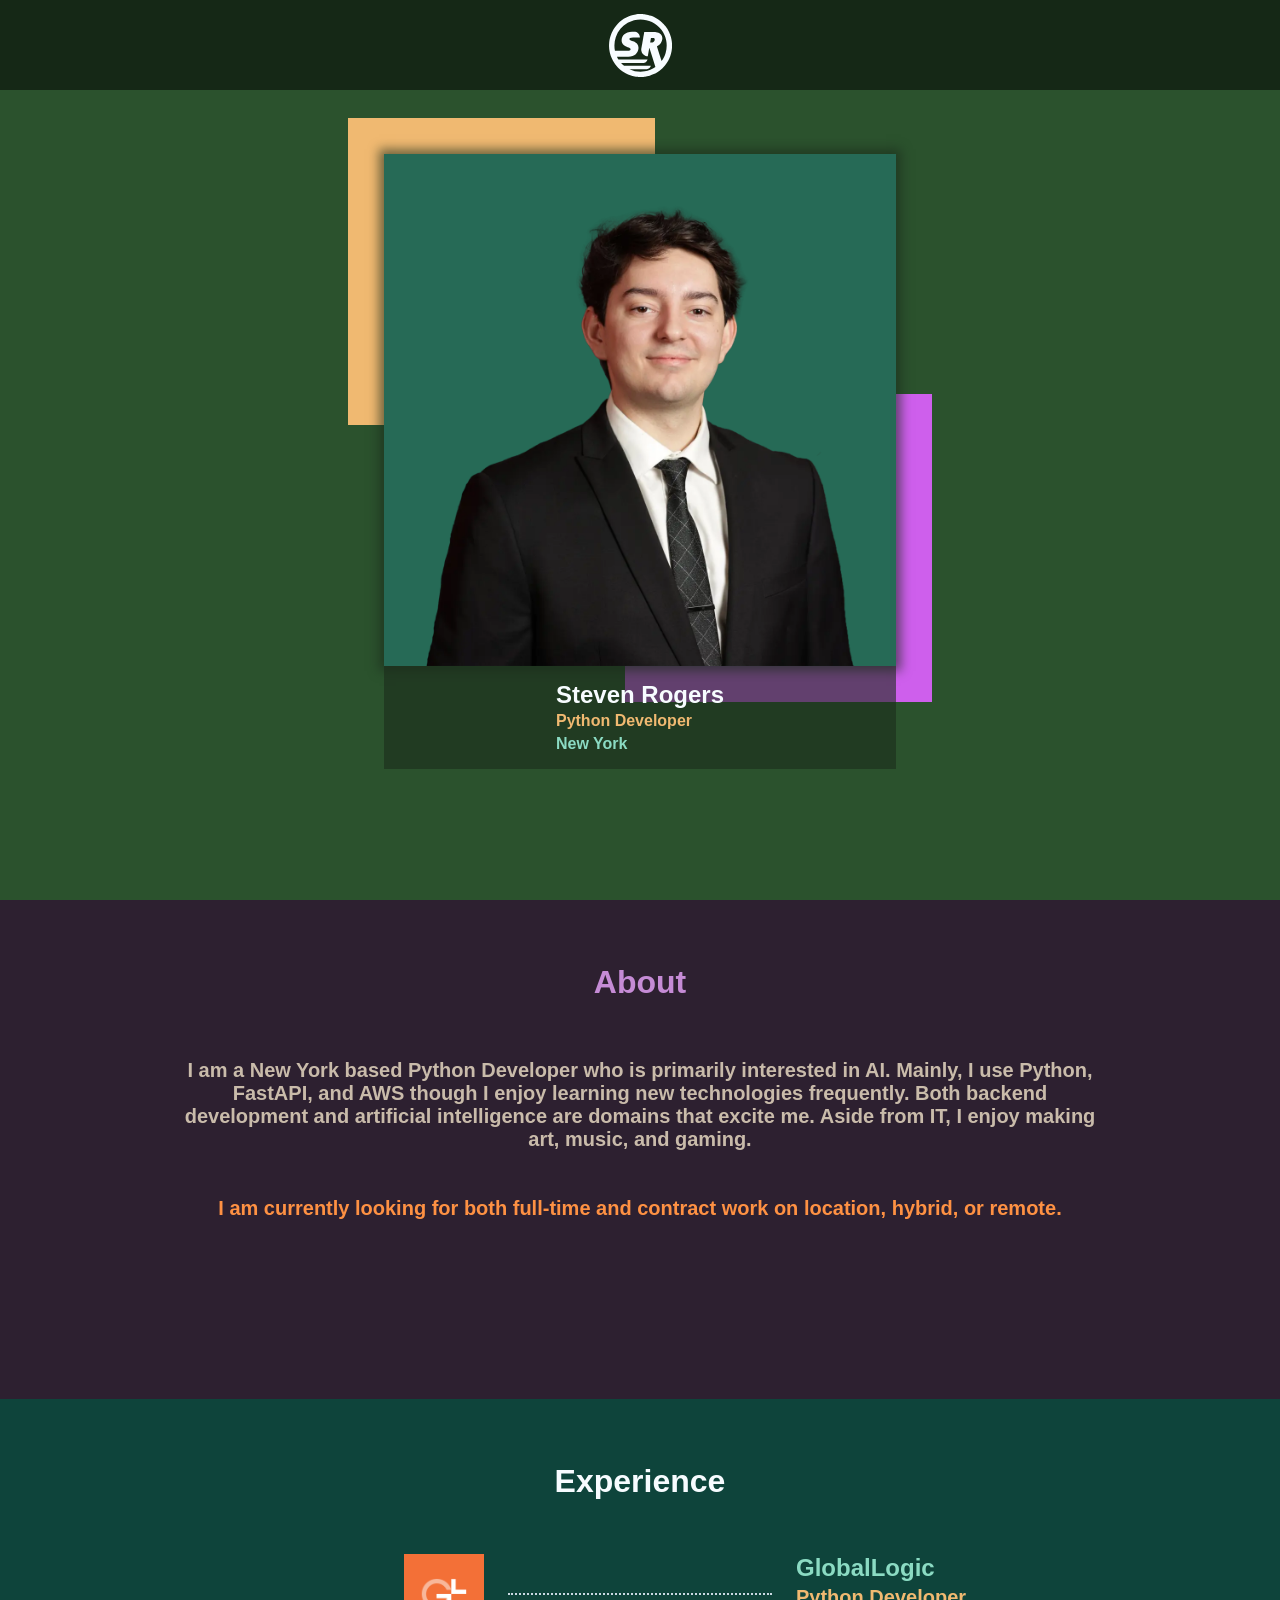
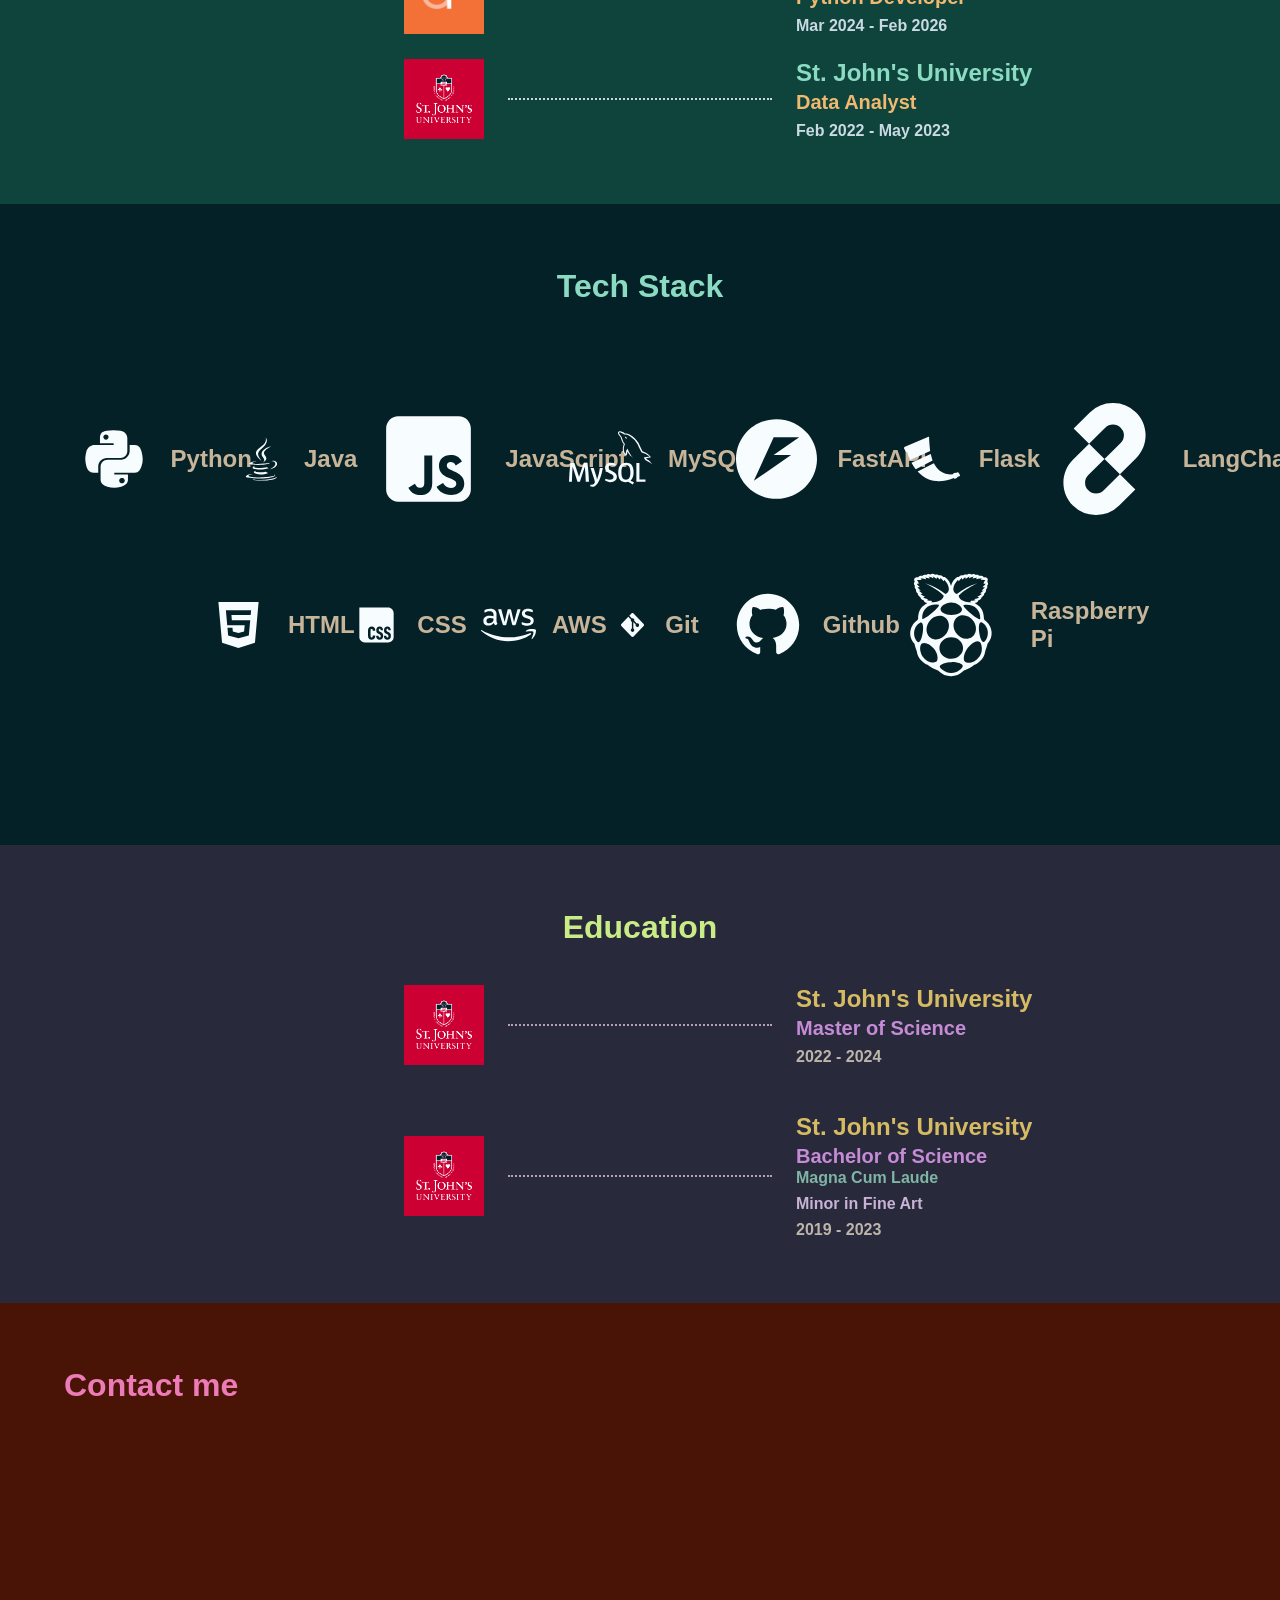
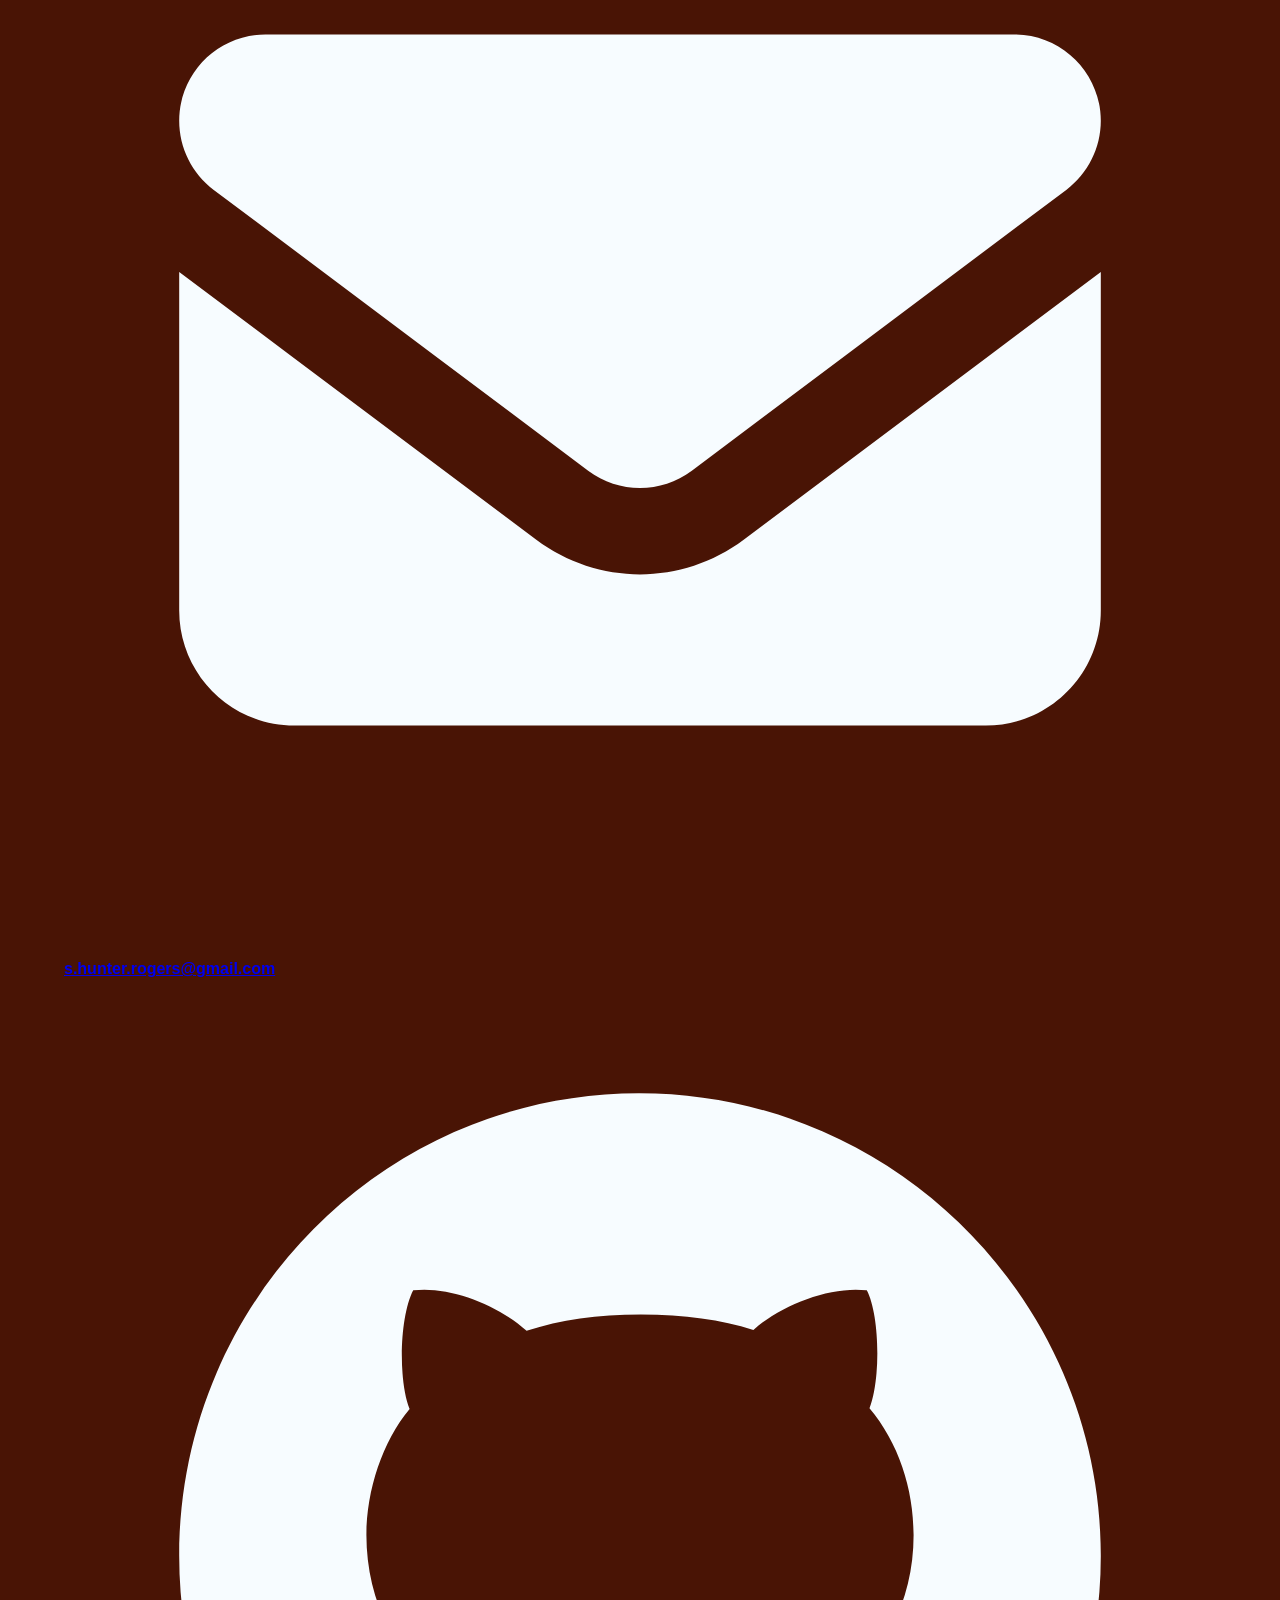
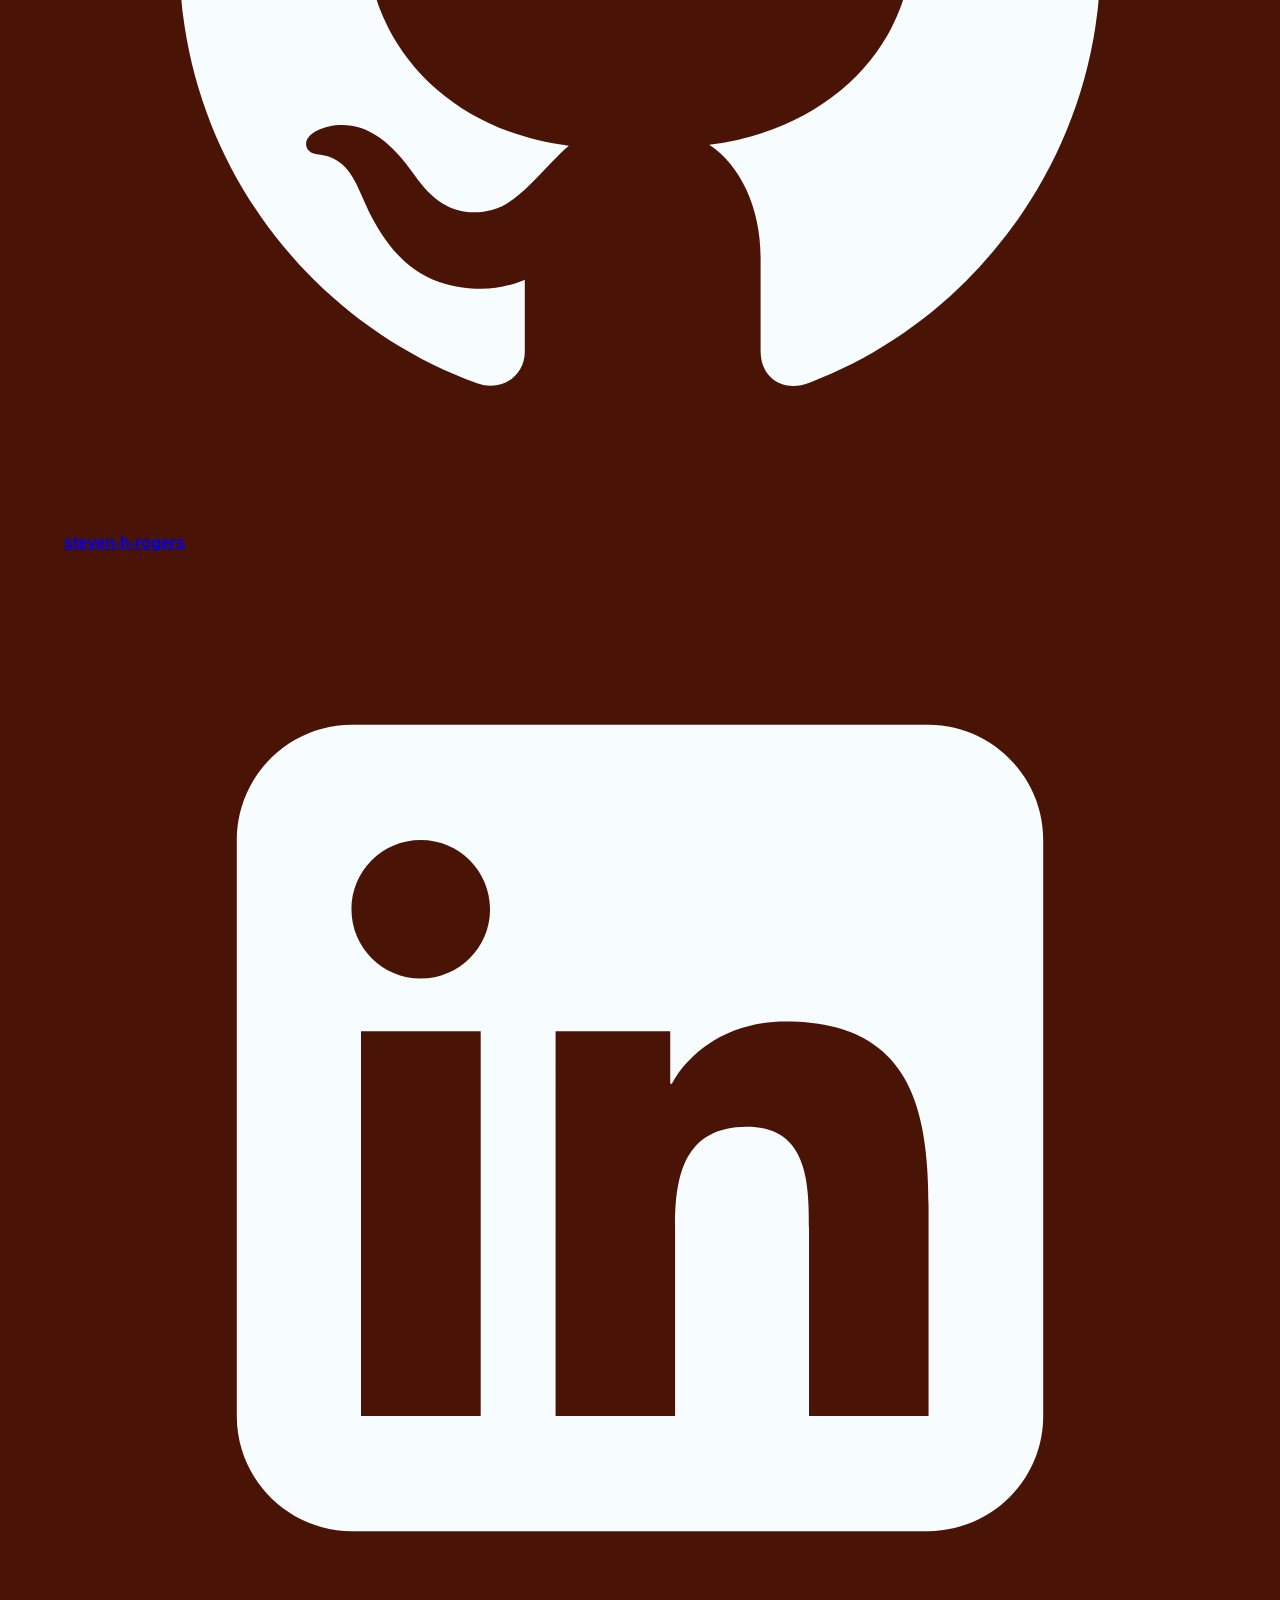
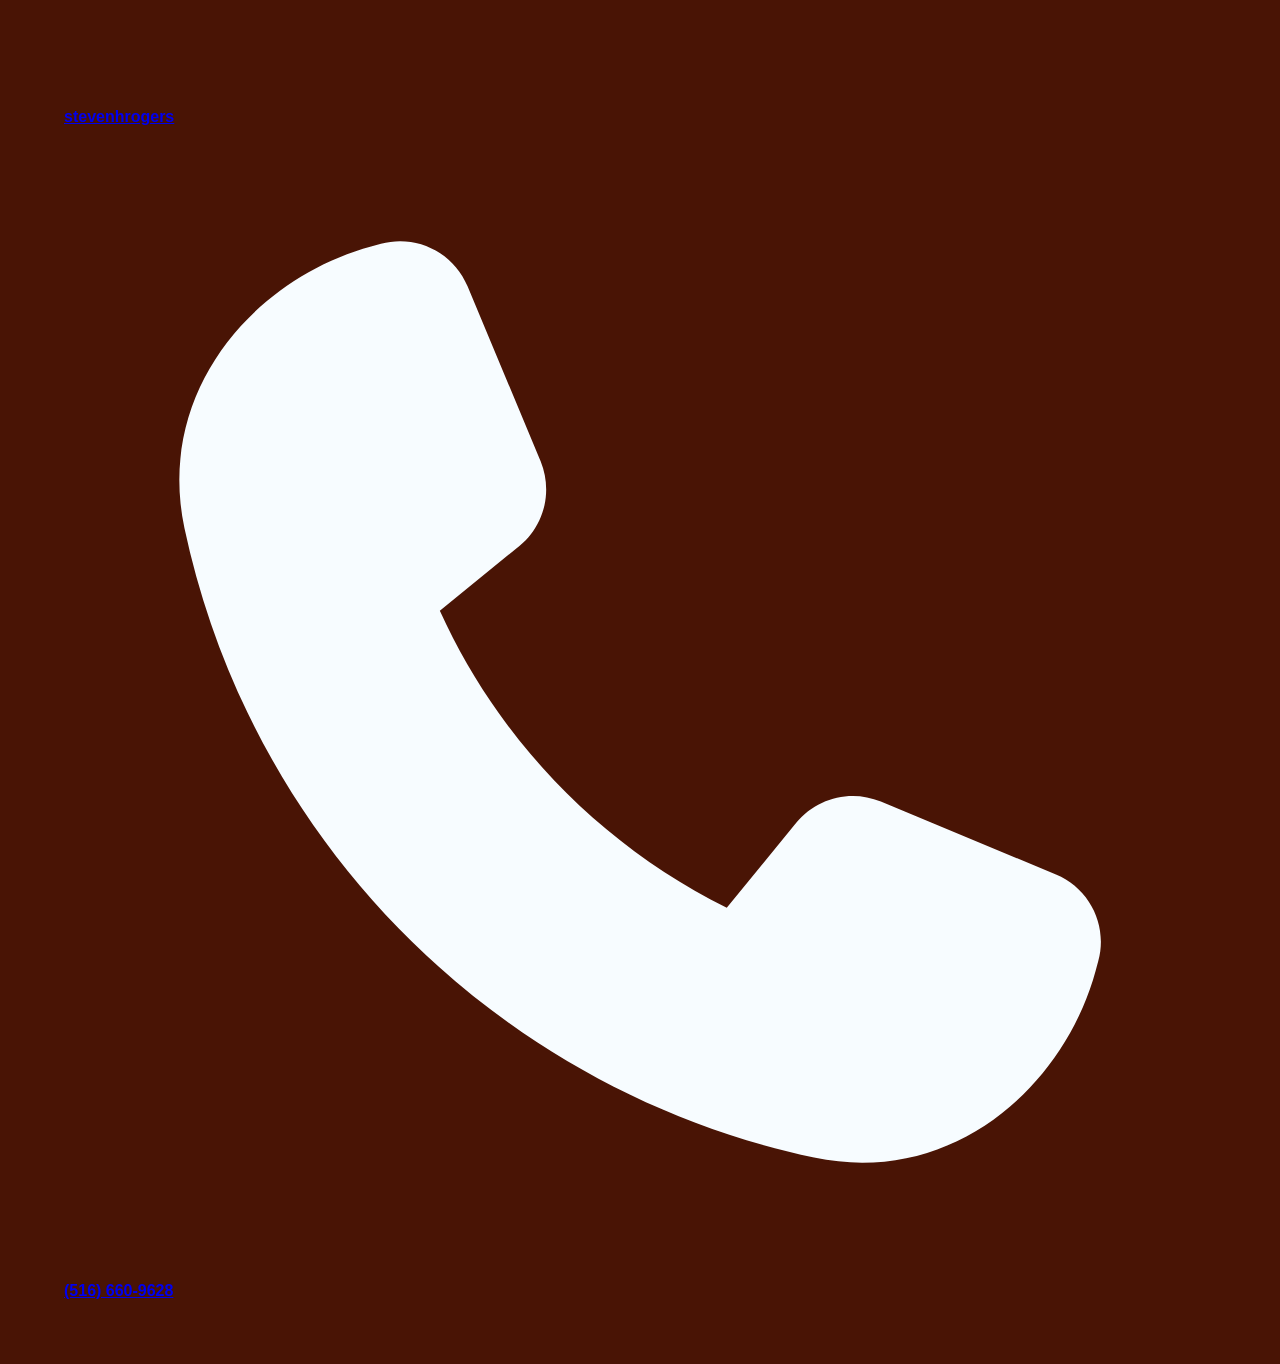
==== commit 2b1295d0: "restructured contact area" ====
--- a/index2.html
+++ b/index2.html
@@ -288,30 +288,62 @@
         <!-- add a form here that's linked to lambda -->
         <section class="contact quarter-section">
           <h2 class="section-title" id="contact-title">Contact me</h2>
-          <a
-            href="mailto:s.hunter.rogers@gmail.com"
-            class="contact-link"
-            id="email-link"
-            >s.hunter.rogers@gmail.com</a
-          >
-
-          <a
-            href="https://github.com/steven-h-rogers"
-            class="contact-link"
-            id="github-link"
-            >steven-h-rogers</a
-          >
-
-          <a
-            href="https://www.linkedin.com/in/stevenhrogers"
-            class="contact-link"
-            id="linkedin-link"
-            >stevenhrogers</a
-          >
-
-          <a href="tel:+15166609628" class="contact-link" id="phone-link"
-            >(516) 660-9628</a
-          >
+
+          <div class="contact-info-container">
+            <div class="contact-group" id="email-group">
+              <img
+                src="imgs/contact_logos/envelope-solid-full.svg"
+                alt="Email logo"
+                class="contact-img"
+                id="email-img"
+              />
+              <a
+                href="mailto:s.hunter.rogers@gmail.com"
+                class="contact-link"
+                id="email-link"
+                >s.hunter.rogers@gmail.com</a
+              >
+            </div>
+            <div class="contact-group" id="github-group">
+              <img
+                src="imgs/contact_logos/github-brands-solid-full.svg"
+                alt="Github Logo"
+                class="contact-img"
+                id="github-img"
+              />
+              <a
+                href="https://github.com/steven-h-rogers"
+                class="contact-link"
+                id="github-link"
+                >steven-h-rogers</a
+              >
+            </div>
+            <div class="contact-group" id="linkedin-group">
+              <img
+                src="imgs/contact_logos/square-linkedin-brands-solid-full.svg"
+                alt="LinkedIn Logo"
+                class="contact-img"
+                id="linkedin-img"
+              />
+              <a
+                href="https://www.linkedin.com/in/stevenhrogers"
+                class="contact-link"
+                id="linkedin-link"
+                >stevenhrogers</a
+              >
+            </div>
+            <div class="contact-group" id="phone-group">
+              <img
+                src="imgs/contact_logos/phone-solid-full.svg"
+                alt="Phone Logo"
+                class="contact-img"
+                id="phone-img"
+              />
+              <a href="tel:+15166609628" class="contact-link" id="phone-link"
+                >(516) 660-9628</a
+              >
+            </div>
+          </div>
         </section>
       </footer>
     </div>
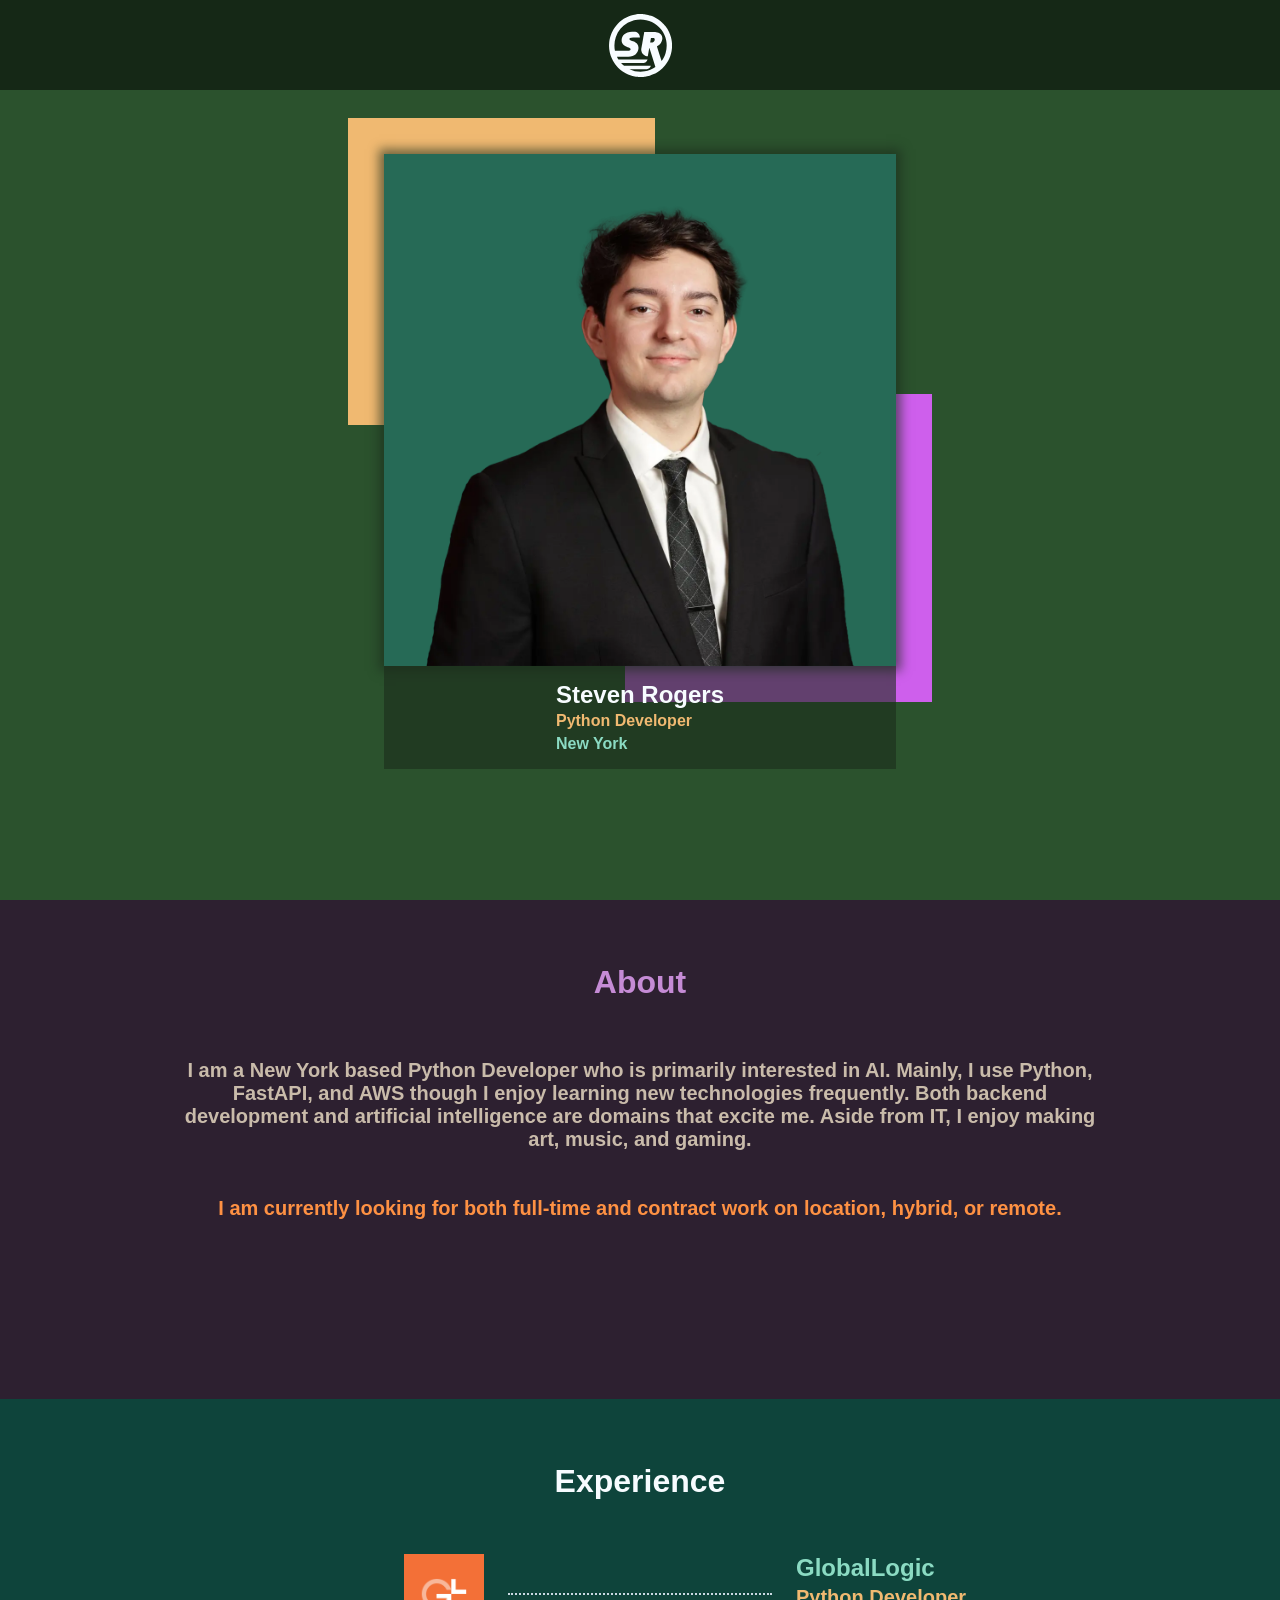
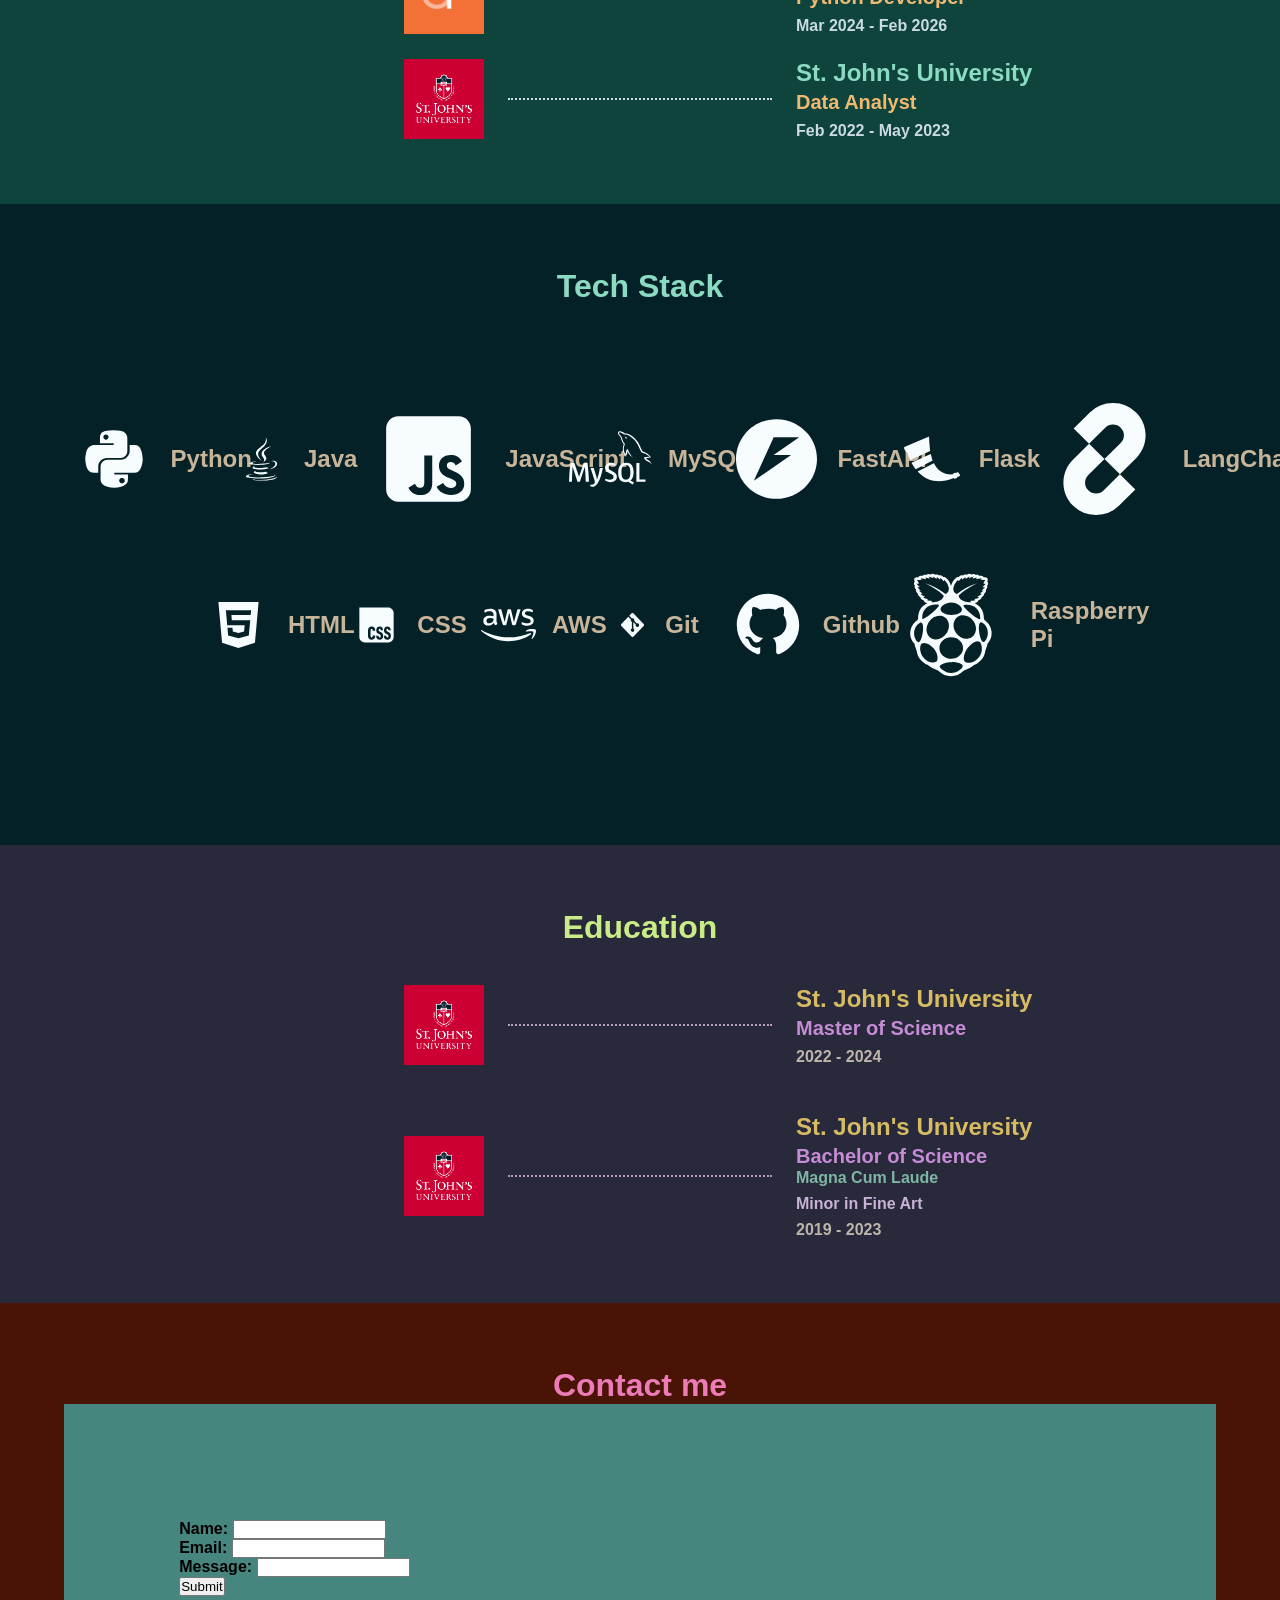
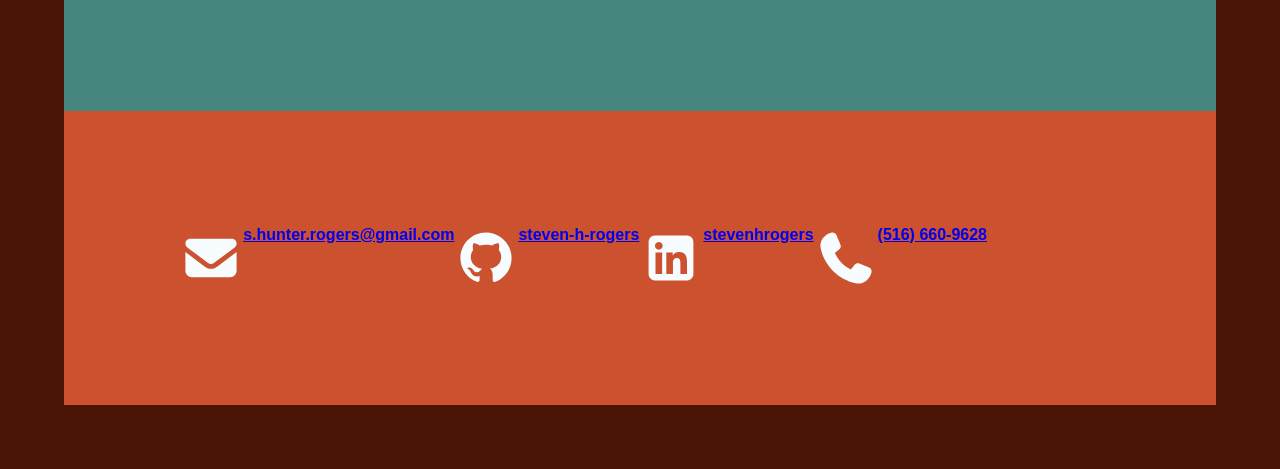
==== commit 52c6ea5f: "restyling the contact group" ====
--- a/index2.html
+++ b/index2.html
@@ -286,8 +286,30 @@
         where people can email me messages from portfolio -->
       <footer class="quarter-section">
         <!-- add a form here that's linked to lambda -->
-        <section class="contact quarter-section">
+        <section class="contact half-section">
           <h2 class="section-title" id="contact-title">Contact me</h2>
+
+          <div class="contact-form-container">
+            <!-- contact form -->
+            <form action="#" id="contact-form">
+              <div class="name-group">
+                <label for="name">Name:</label>
+                <input type="text" id="name-input" name="name" />
+              </div>
+
+              <div class="email-group">
+                <label for="email">Email:</label>
+                <input type="text" id="email-input" name="email" />
+              </div>
+
+              <div class="message-group">
+                <label for="message">Message:</label>
+                <input type="text" id="message-input" name="message" />
+              </div>
+
+              <button class="form-submit-button" type="submit">Submit</button>
+            </form>
+          </div>
 
           <div class="contact-info-container">
             <div class="contact-group" id="email-group">
--- a/style2.css
+++ b/style2.css
@@ -425,6 +425,7 @@
   aspect-ratio: 1/1;
   max-width: 10vw;
   margin-right: 1rem;
+  object-fit: contain;
 }
 
 .black-logo {
@@ -561,11 +562,38 @@
 /* Contact Styling */
 
 .contact {
+  display: flex;
+  flex-direction: column;
+  justify-content: space-around;
   background-color: #491405;
 }
 
 #contact-title {
   color: #ec7bb7;
+  margin-left: auto;
+  margin-right: auto;
+}
+
+.contact-form-container {
+  padding: 10%;
+  background-color: #47867f;
+}
+
+.contact-info-container {
+  display: flex;
+  flex-wrap: wrap;
+  min-height: 100%;
+  padding: 10%;
+  background-color: #cb512f;
+}
+
+.contact-group {
+  display: flex;
+  flex-shrink: 1;
+}
+
+.contact-img {
+  width: 5vw;
 }
 
 @media {
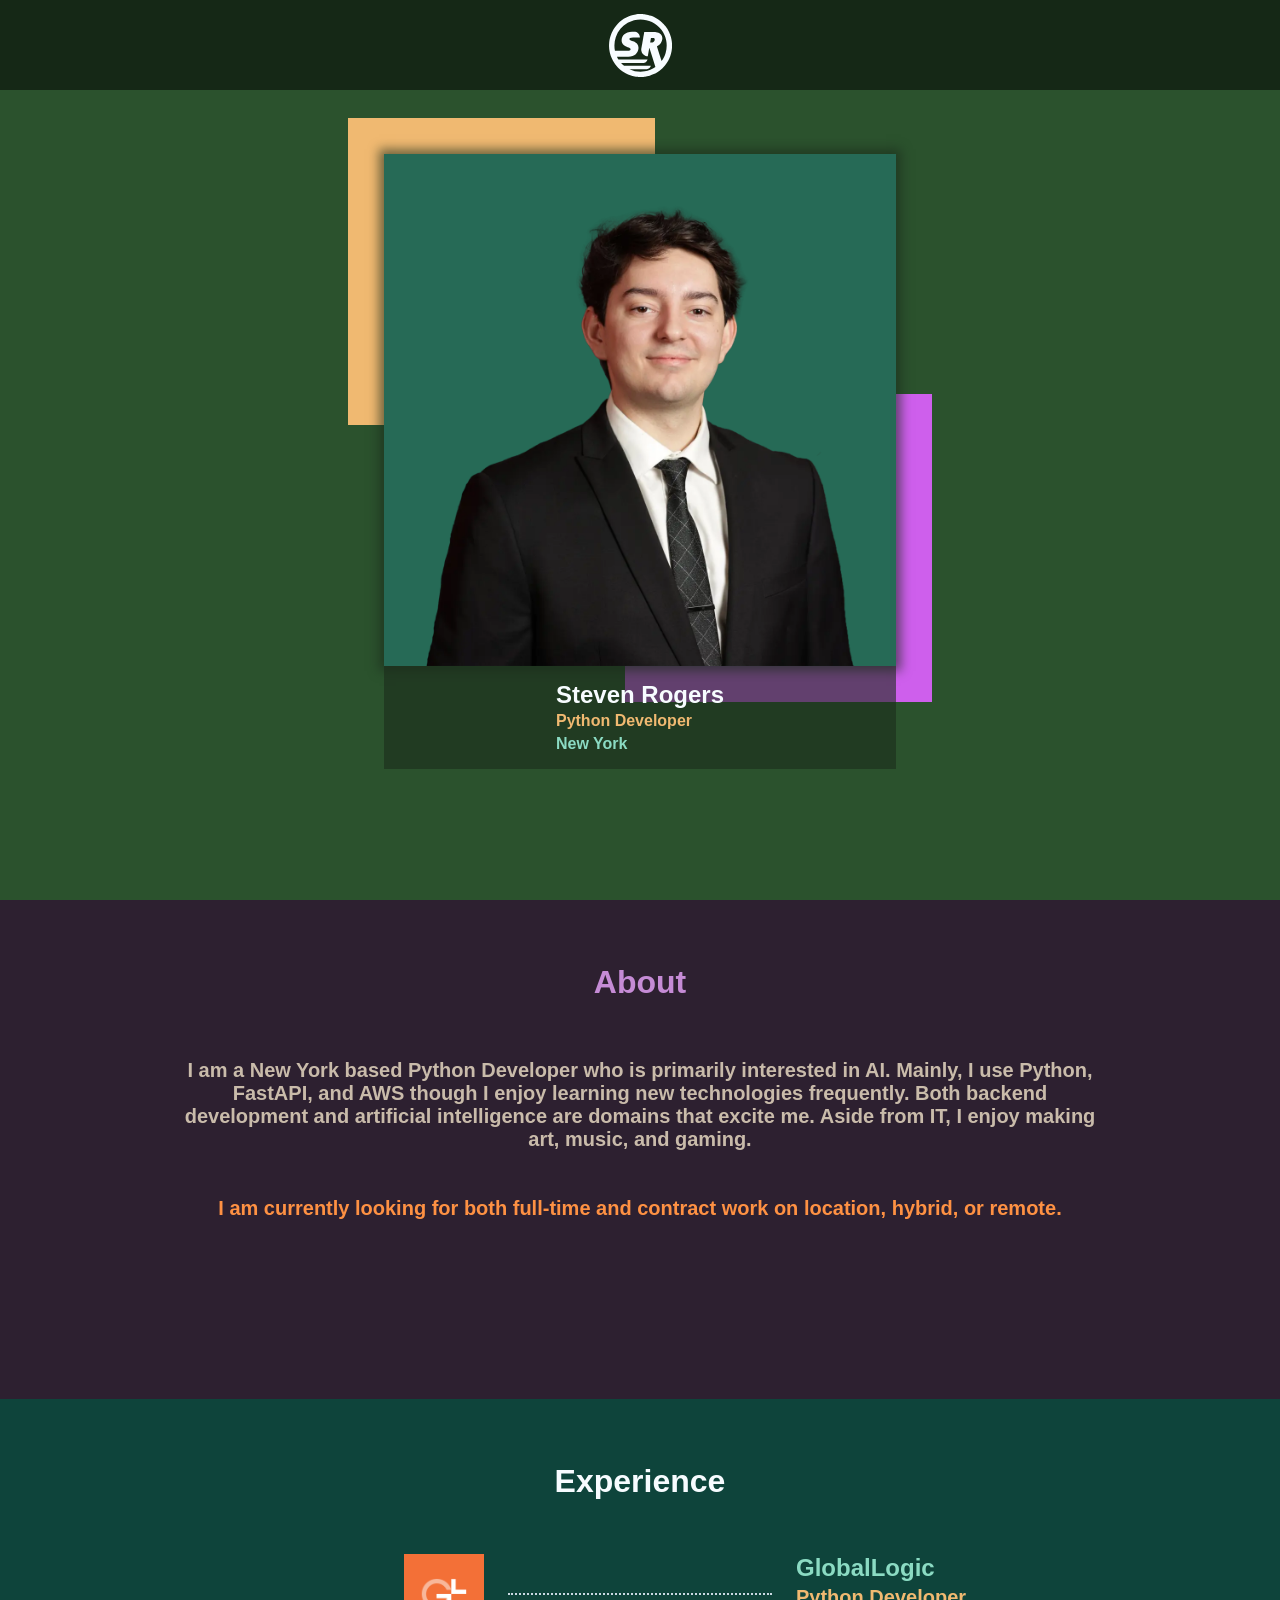
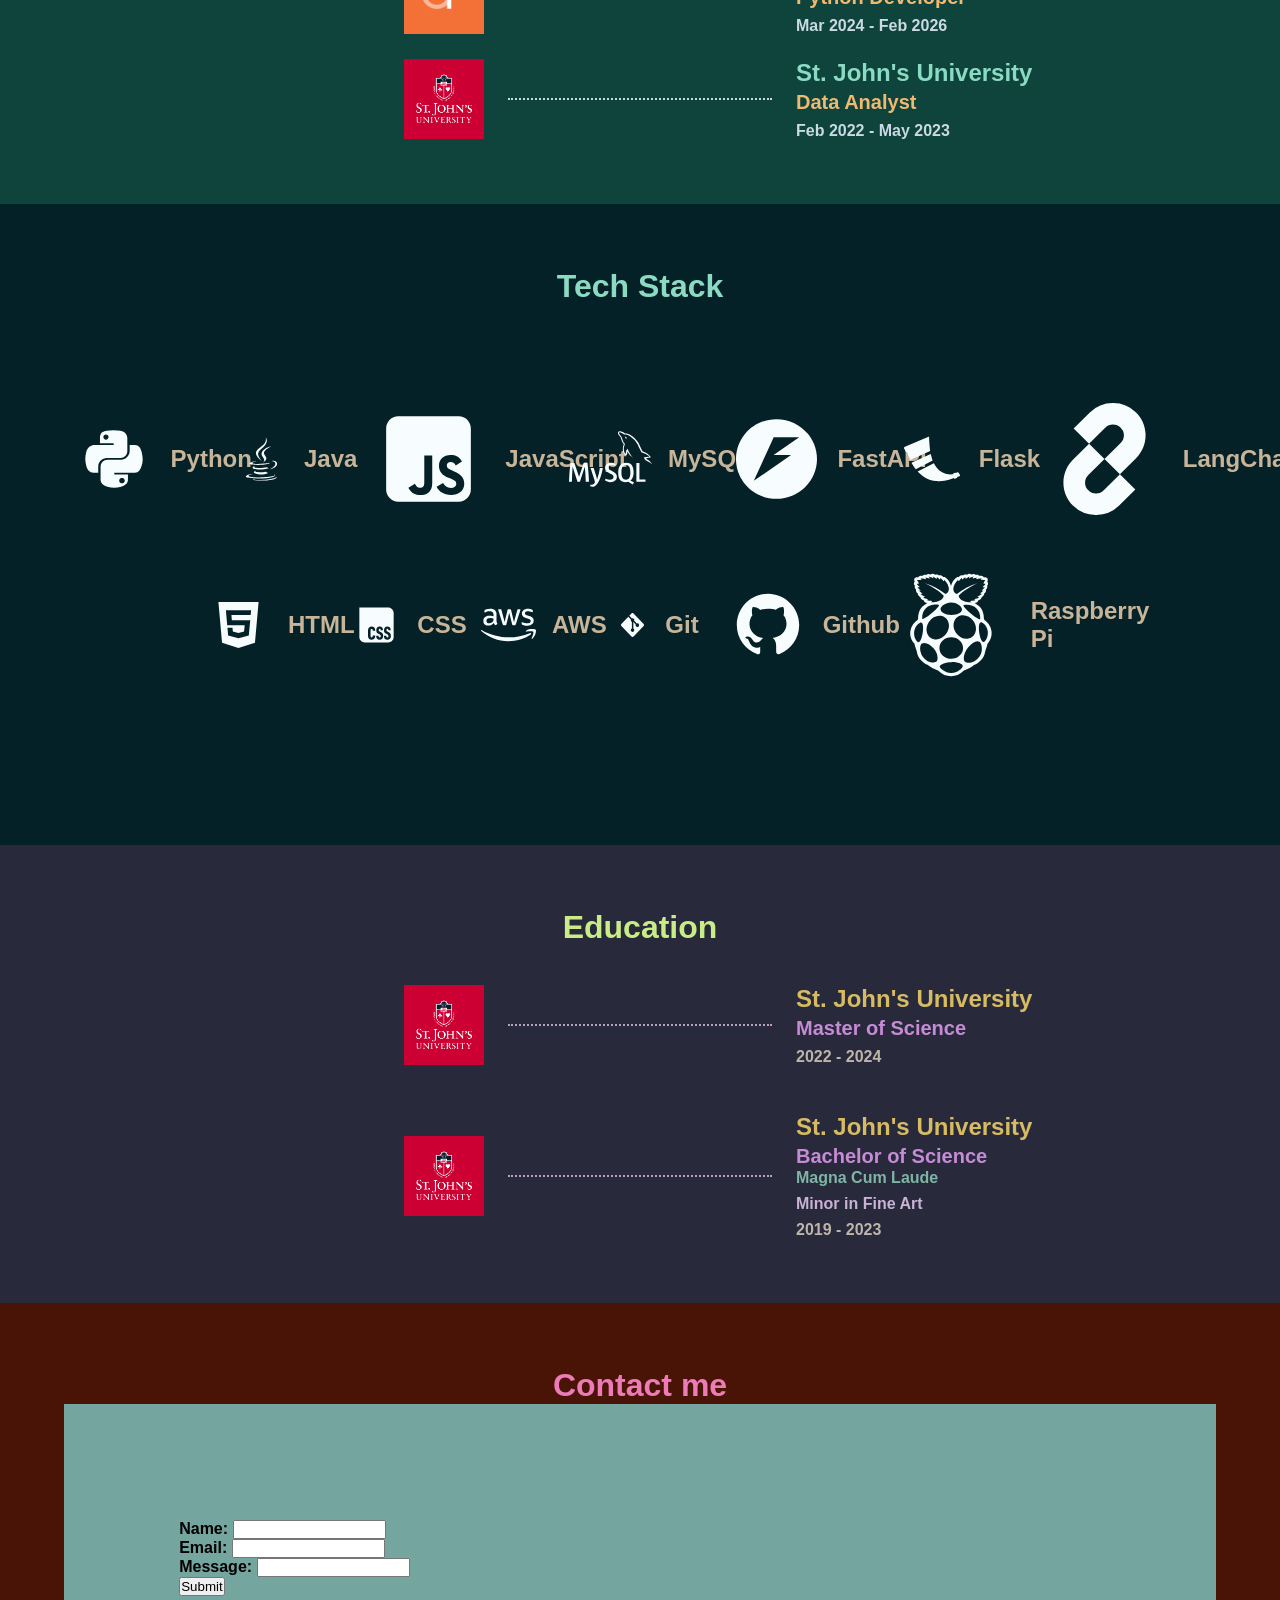
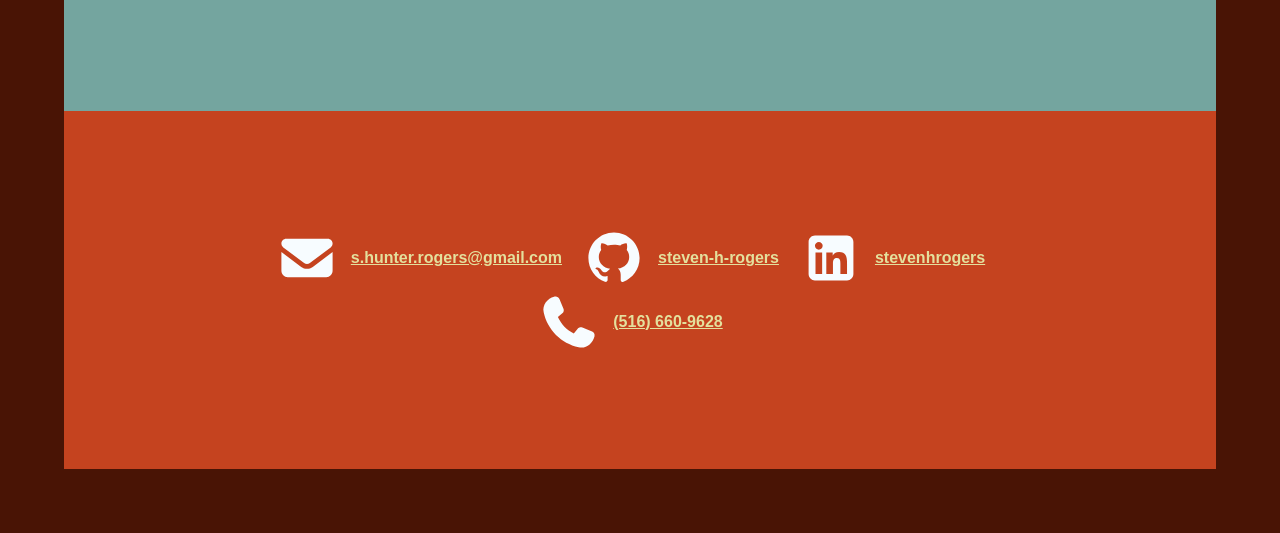
==== commit 1b6d379d: "first attempt at lambda integration" ====
--- a/index2.html
+++ b/index2.html
@@ -5,6 +5,7 @@
     <meta name="viewport" content="width=device-width, initial-scale=1.0" />
     <title>Steven Rogers Portfolio</title>
     <link rel="stylesheet" href="style2.css" />
+    <script src="script.js" defer></script>
   </head>
   <body>
     <nav>
@@ -291,7 +292,7 @@
 
           <div class="contact-form-container">
             <!-- contact form -->
-            <form action="#" id="contact-form">
+            <form id="contact-form">
               <div class="name-group">
                 <label for="name">Name:</label>
                 <input type="text" id="name-input" name="name" />
@@ -299,7 +300,7 @@
 
               <div class="email-group">
                 <label for="email">Email:</label>
-                <input type="text" id="email-input" name="email" />
+                <input type="email" id="email-input" name="email" />
               </div>
 
               <div class="message-group">
--- a/style2.css
+++ b/style2.css
@@ -117,6 +117,7 @@
 
 .bars-button:hover .bars {
   background-color: purple;
+  cursor: pointer;
 }
 
 #nav-list {
@@ -576,24 +577,32 @@
 
 .contact-form-container {
   padding: 10%;
-  background-color: #47867f;
+  background-color: #74a59f;
 }
 
 .contact-info-container {
   display: flex;
+  justify-content: center;
   flex-wrap: wrap;
   min-height: 100%;
   padding: 10%;
-  background-color: #cb512f;
+  background-color: #c5431f;
 }
 
 .contact-group {
   display: flex;
+  align-items: center;
+  gap: 0.75rem;
   flex-shrink: 1;
+  margin-right: 1.25rem;
 }
 
 .contact-img {
   width: 5vw;
+}
+
+.contact-link {
+  color: #e4e09d;
 }
 
 @media {
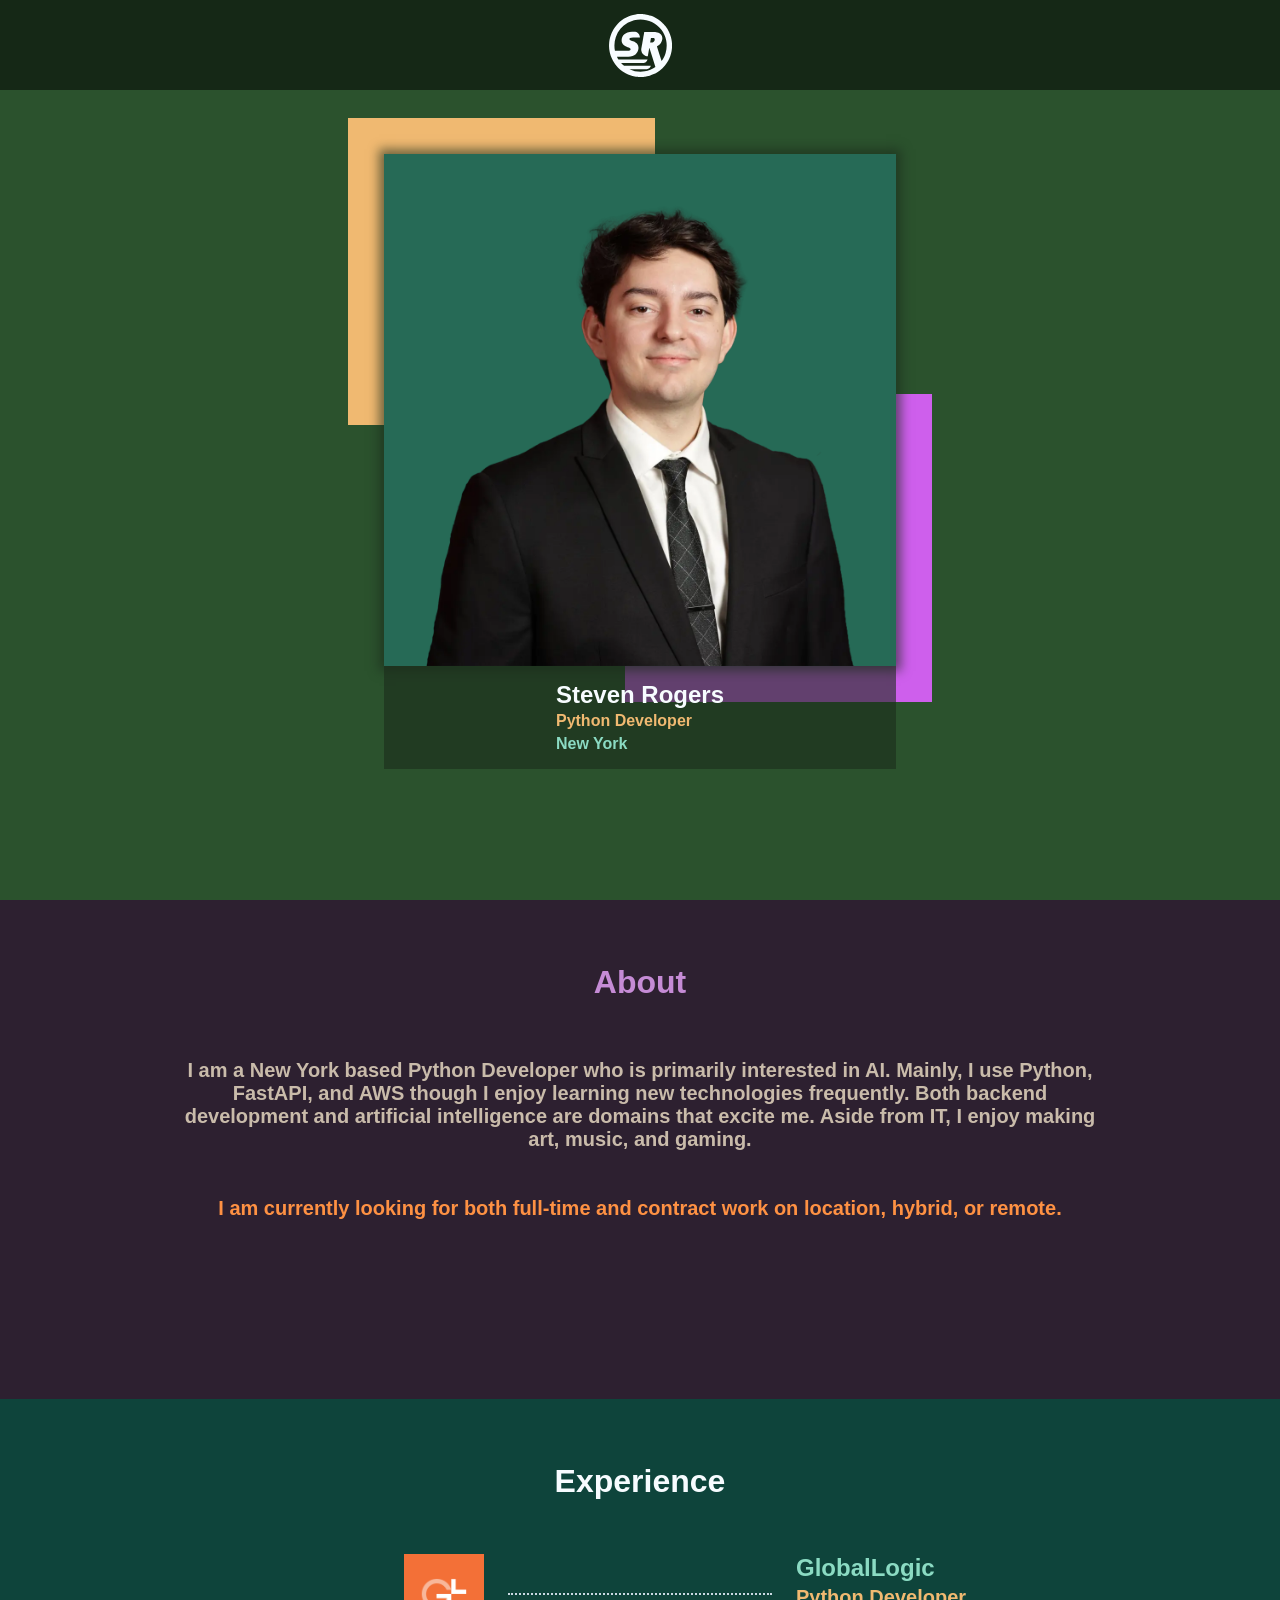
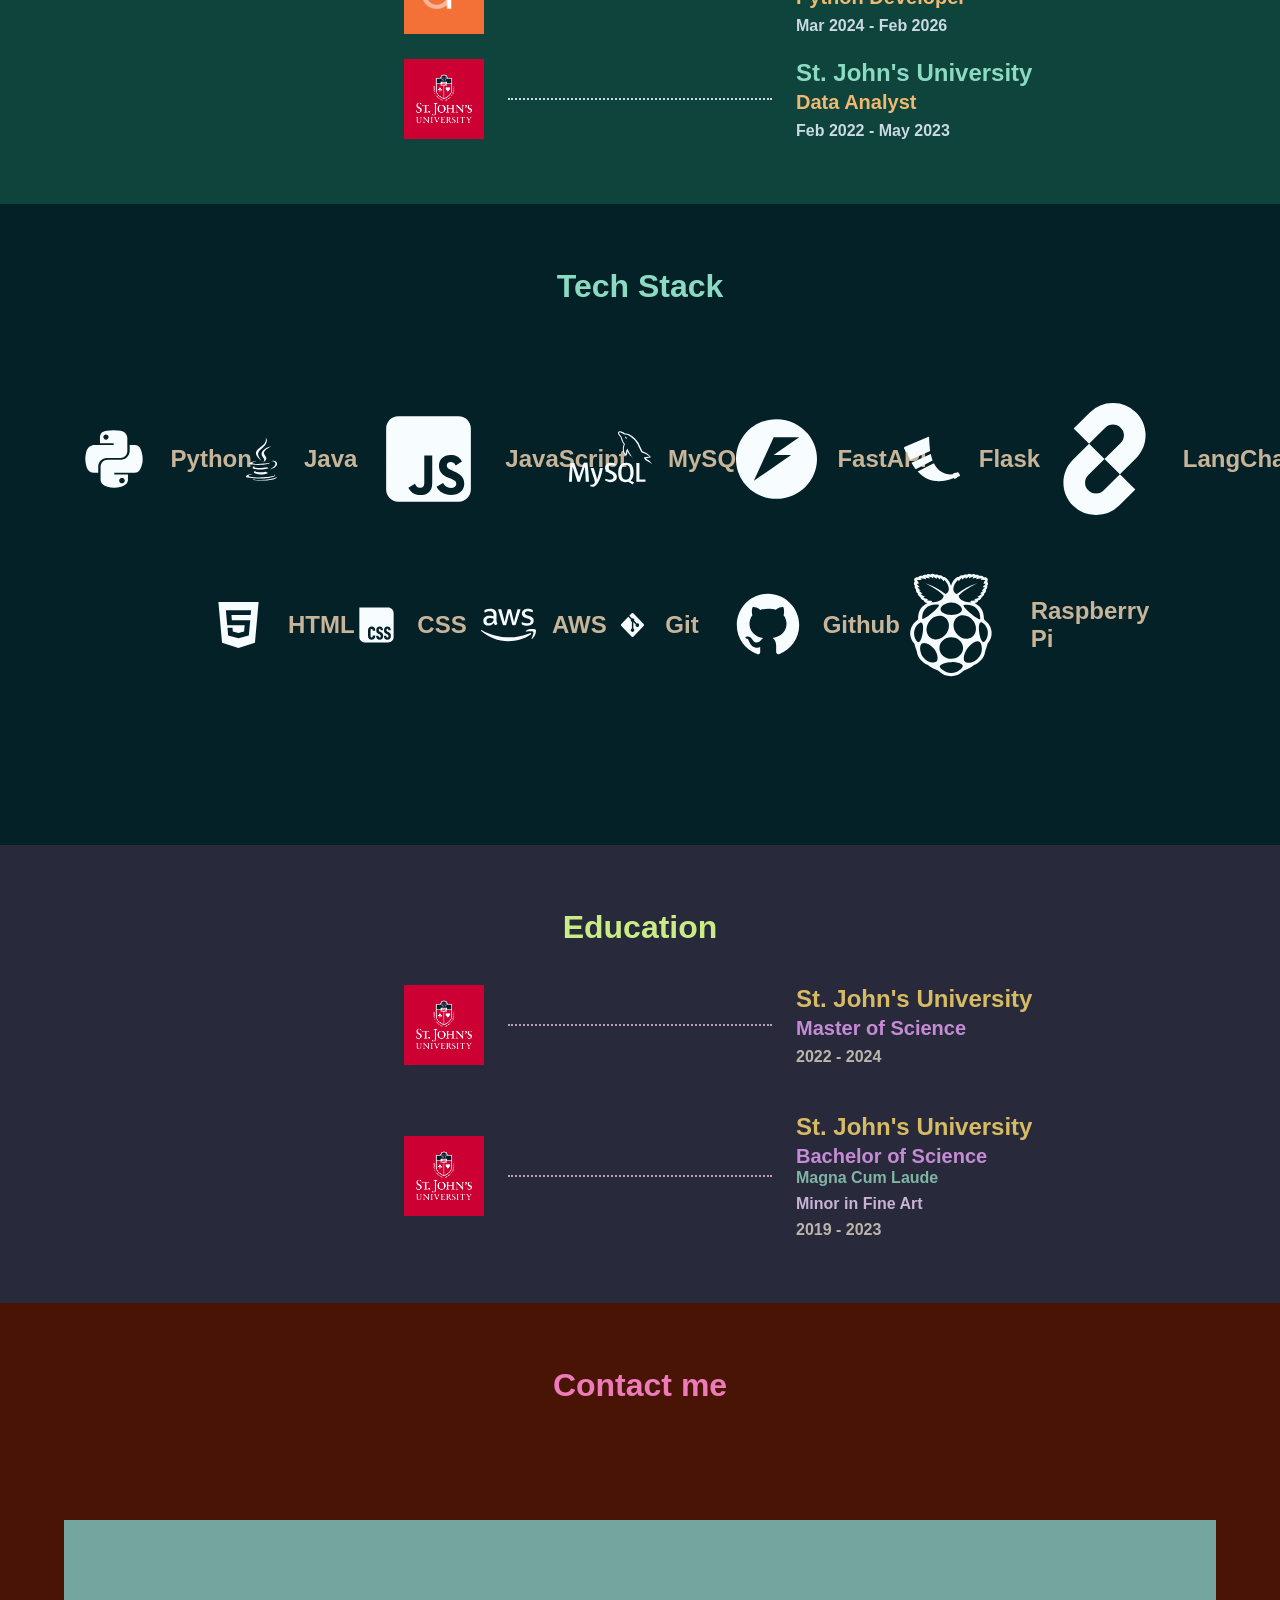
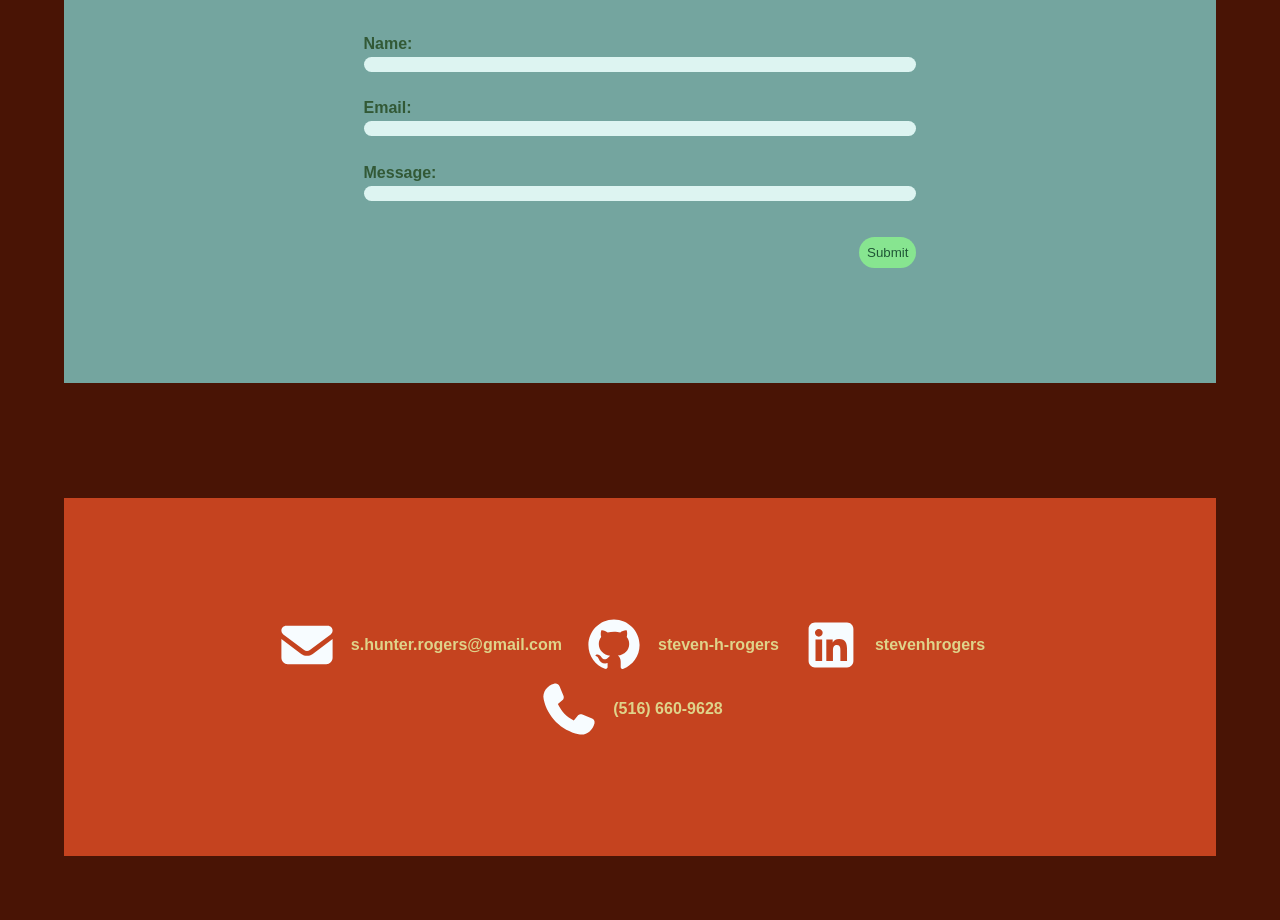
==== commit 84b27287: "further styling of contact section" ====
--- a/index2.html
+++ b/index2.html
@@ -285,7 +285,7 @@
       <!-- list github, linkedIn, email, phone number
         create a lambda function that emails me using ses and cloudflare email routing
         where people can email me messages from portfolio -->
-      <footer class="quarter-section">
+      <footer class="half-section">
         <!-- add a form here that's linked to lambda -->
         <section class="contact half-section">
           <h2 class="section-title" id="contact-title">Contact me</h2>
@@ -293,19 +293,19 @@
           <div class="contact-form-container">
             <!-- contact form -->
             <form id="contact-form">
-              <div class="name-group">
+              <div class="name-group form-group">
                 <label for="name">Name:</label>
-                <input type="text" id="name-input" name="name" />
+                <input type="text" id="name-input" name="name" required />
               </div>
 
-              <div class="email-group">
+              <div class="email-group form-group">
                 <label for="email">Email:</label>
-                <input type="email" id="email-input" name="email" />
+                <input type="email" id="email-input" name="email" required />
               </div>
 
-              <div class="message-group">
+              <div class="message-group form-group">
                 <label for="message">Message:</label>
-                <input type="text" id="message-input" name="message" />
+                <input type="text" id="message-input" name="message" required />
               </div>
 
               <button class="form-submit-button" type="submit">Submit</button>
--- a/style2.css
+++ b/style2.css
@@ -573,11 +573,57 @@
   color: #ec7bb7;
   margin-left: auto;
   margin-right: auto;
+  margin-bottom: 10%;
 }
 
 .contact-form-container {
+  display: flex;
+  flex-direction: column;
+  align-items: center;
+  justify-content: space-around;
+  flex-wrap: wrap;
+
+  flex-grow: 1;
+  gap: 5%;
   padding: 10%;
   background-color: #74a59f;
+  margin-bottom: 10%;
+}
+
+#contact-form {
+  display: flex;
+  flex-direction: column;
+  color: #325936;
+  width: 60%;
+}
+
+.form-group {
+  display: flex;
+  flex-direction: column;
+  margin-bottom: 5%;
+}
+.form-group label {
+  margin-bottom: 0.25rem;
+}
+
+.form-group input {
+  border-radius: 1rem;
+  border: none;
+  background-color: #ddf4f1;
+  color: #0e443b;
+}
+
+#message-input {
+}
+
+.form-submit-button {
+  background-color: #87e590;
+  color: #205736;
+  border: none;
+  border-radius: 1rem;
+  padding: 0.5rem;
+  margin-top: 0.5rem;
+  margin-left: auto;
 }
 
 .contact-info-container {
@@ -602,7 +648,8 @@
 }
 
 .contact-link {
-  color: #e4e09d;
+  color: #dfd38a;
+  text-decoration: none;
 }
 
 @media {
